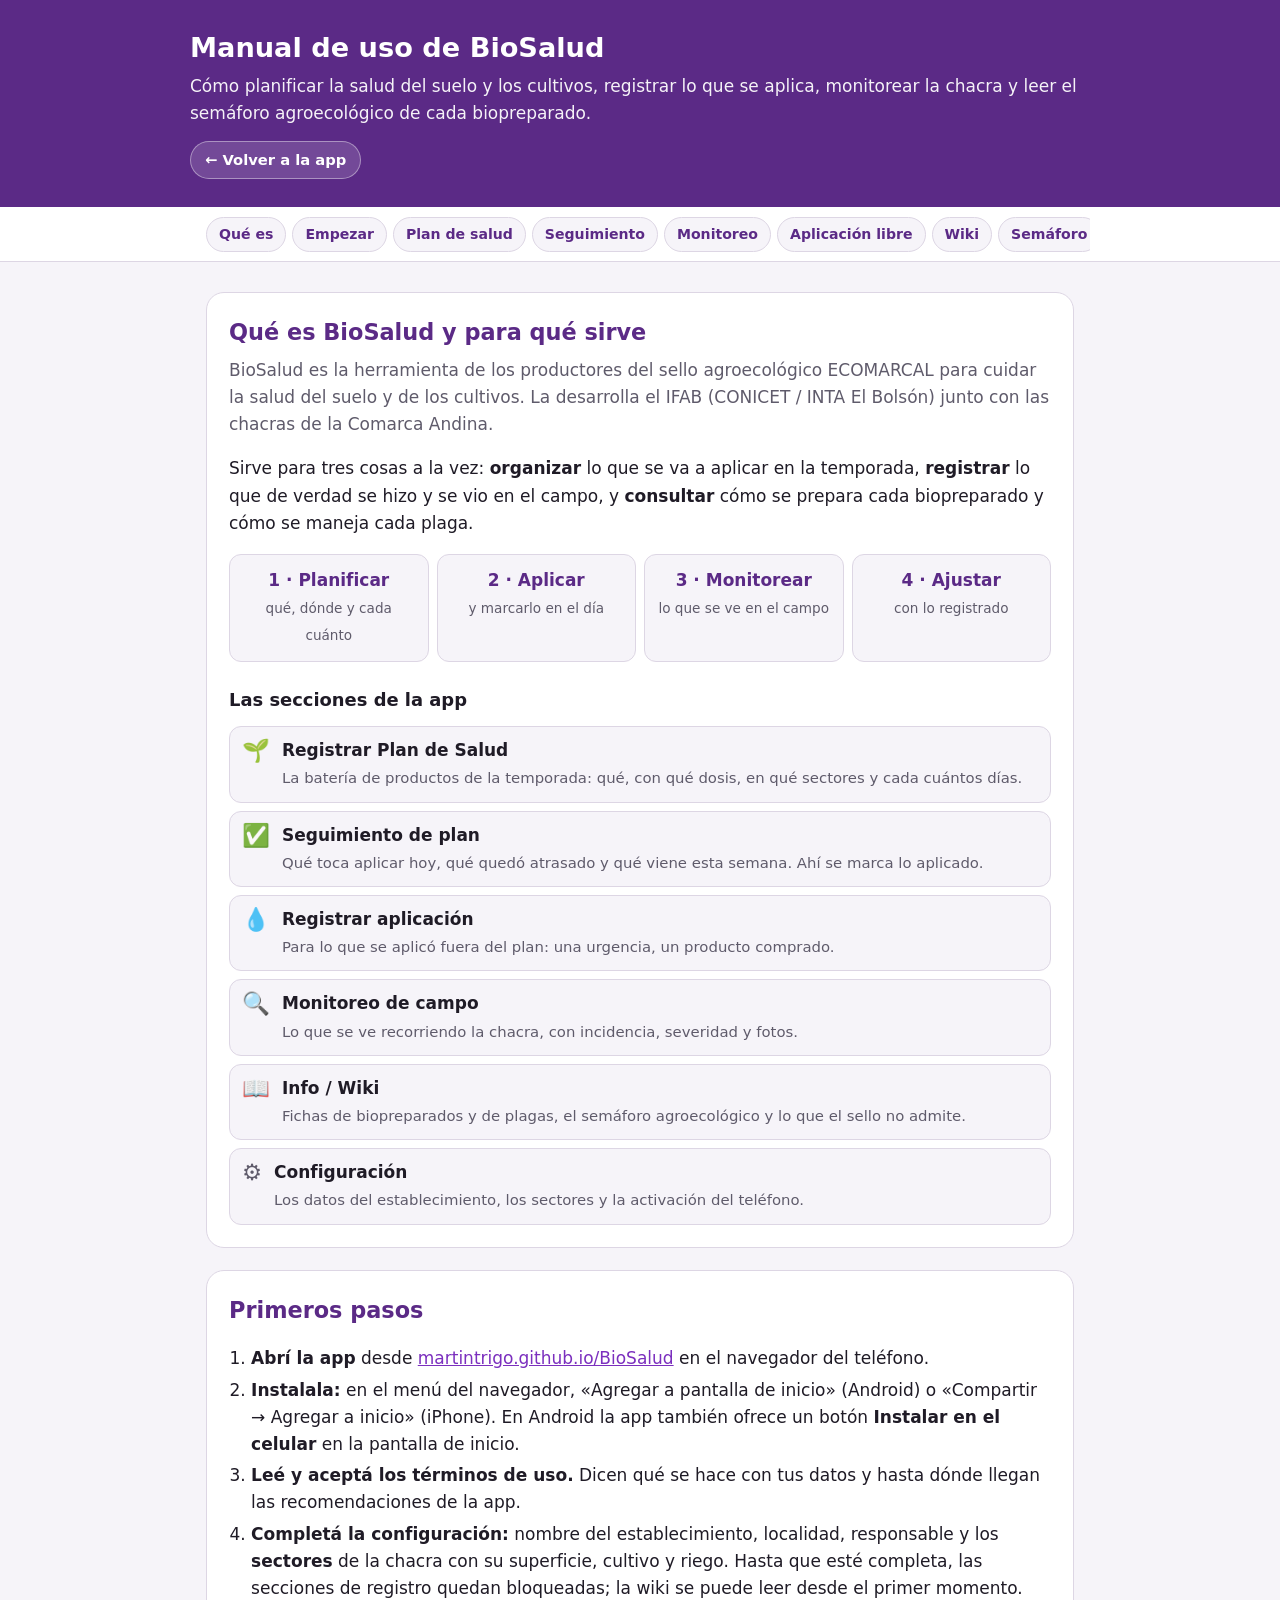
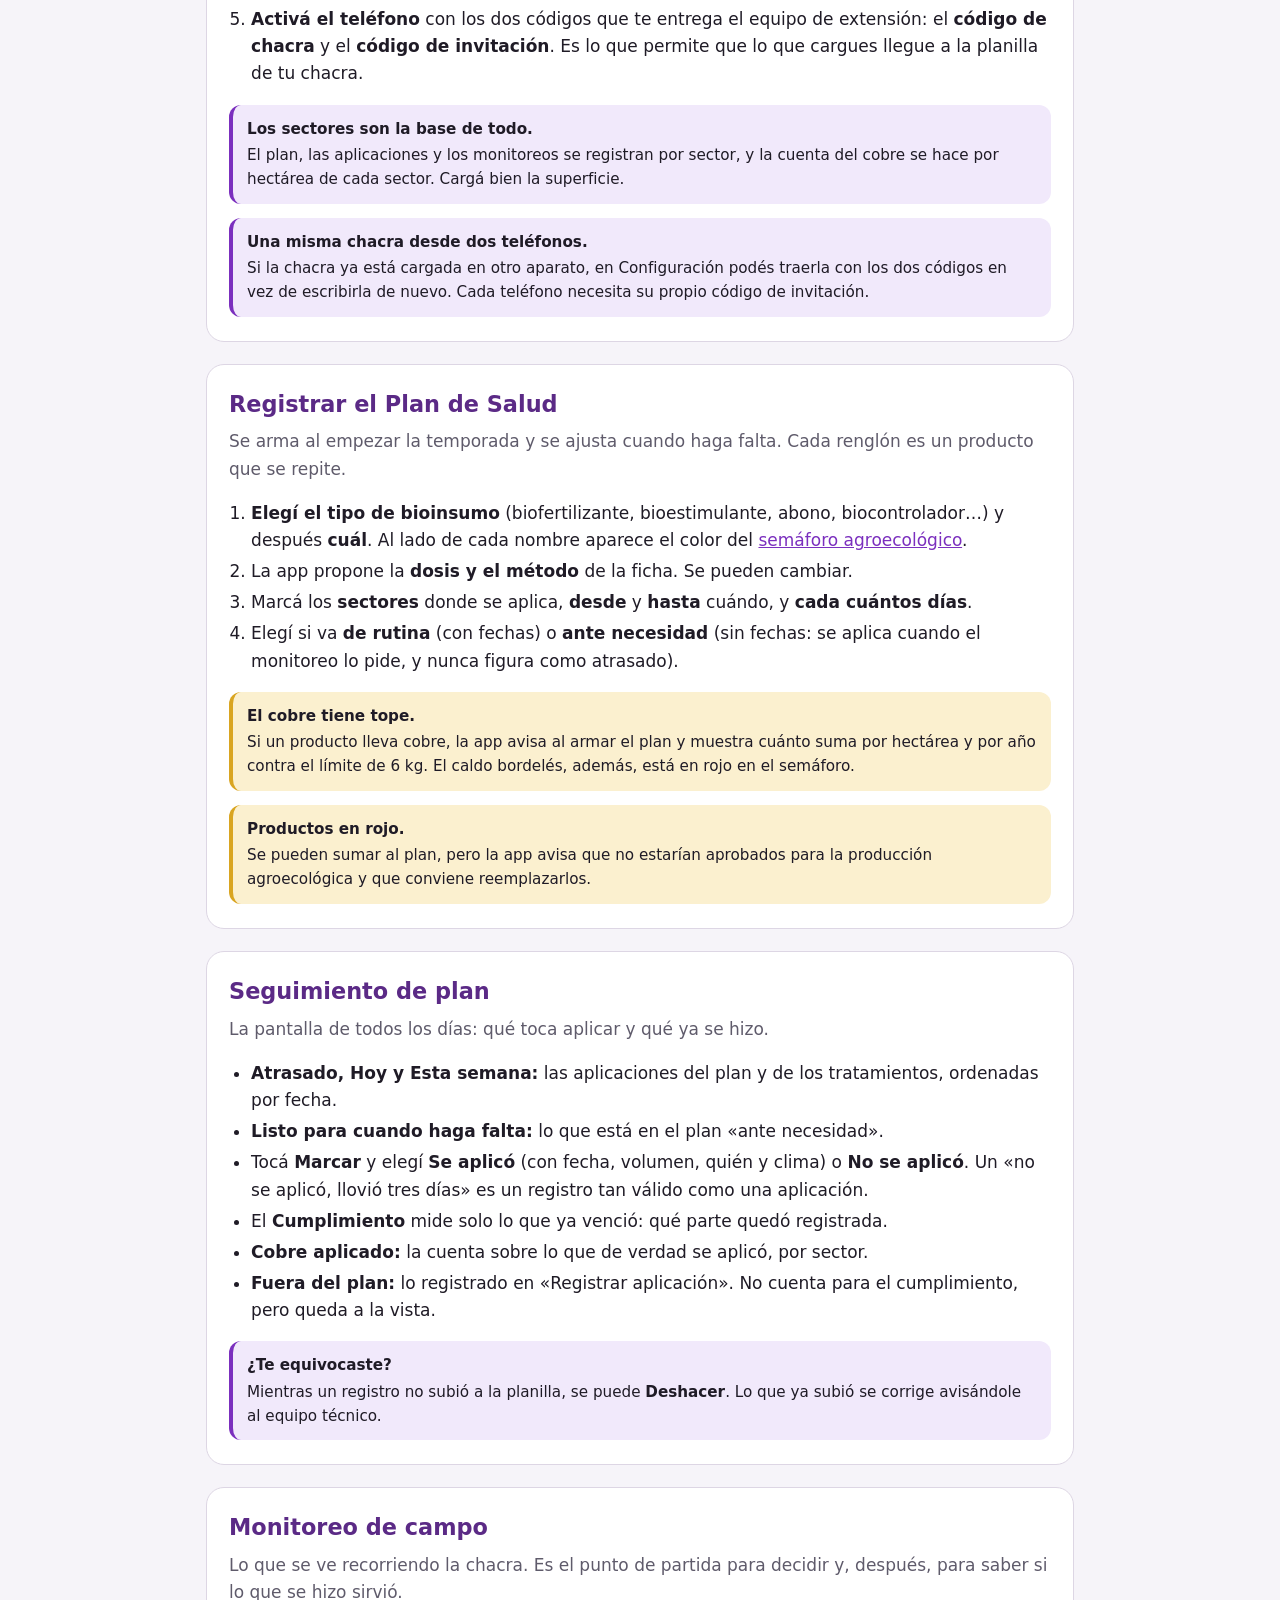
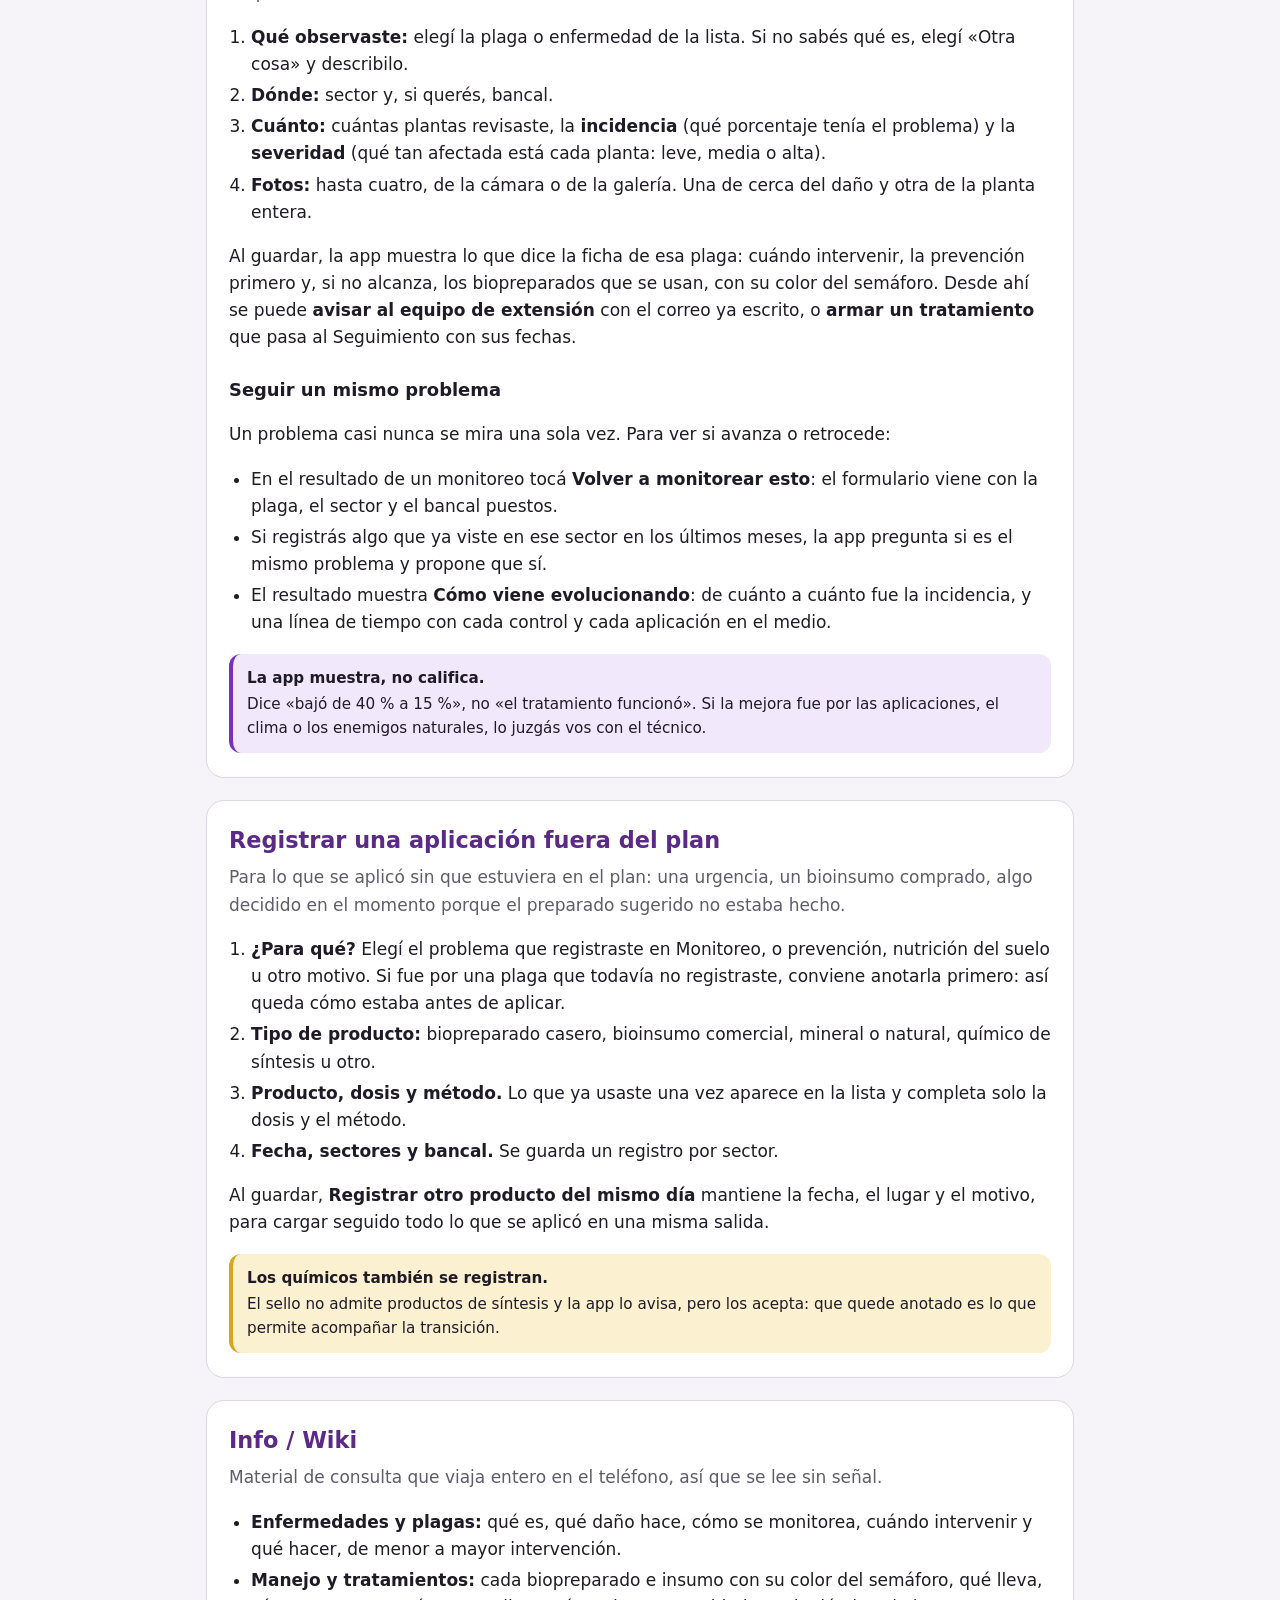
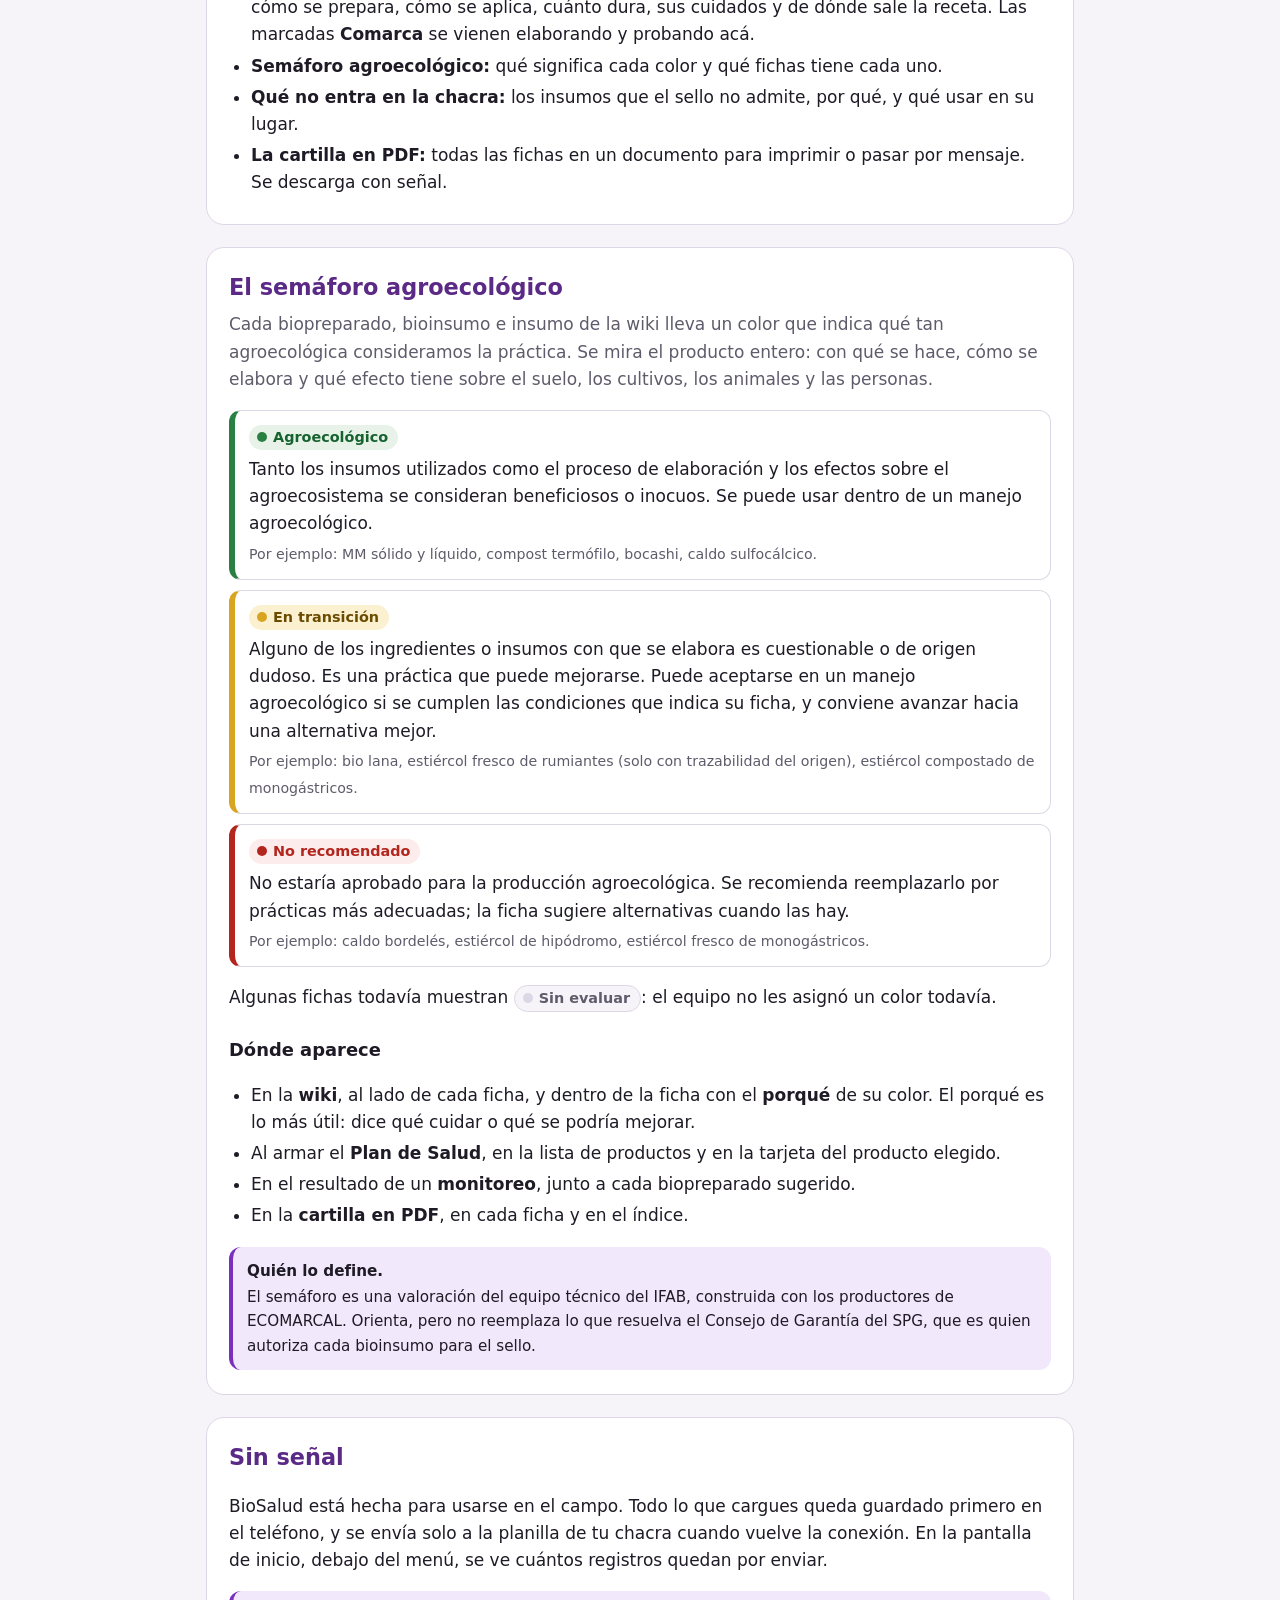
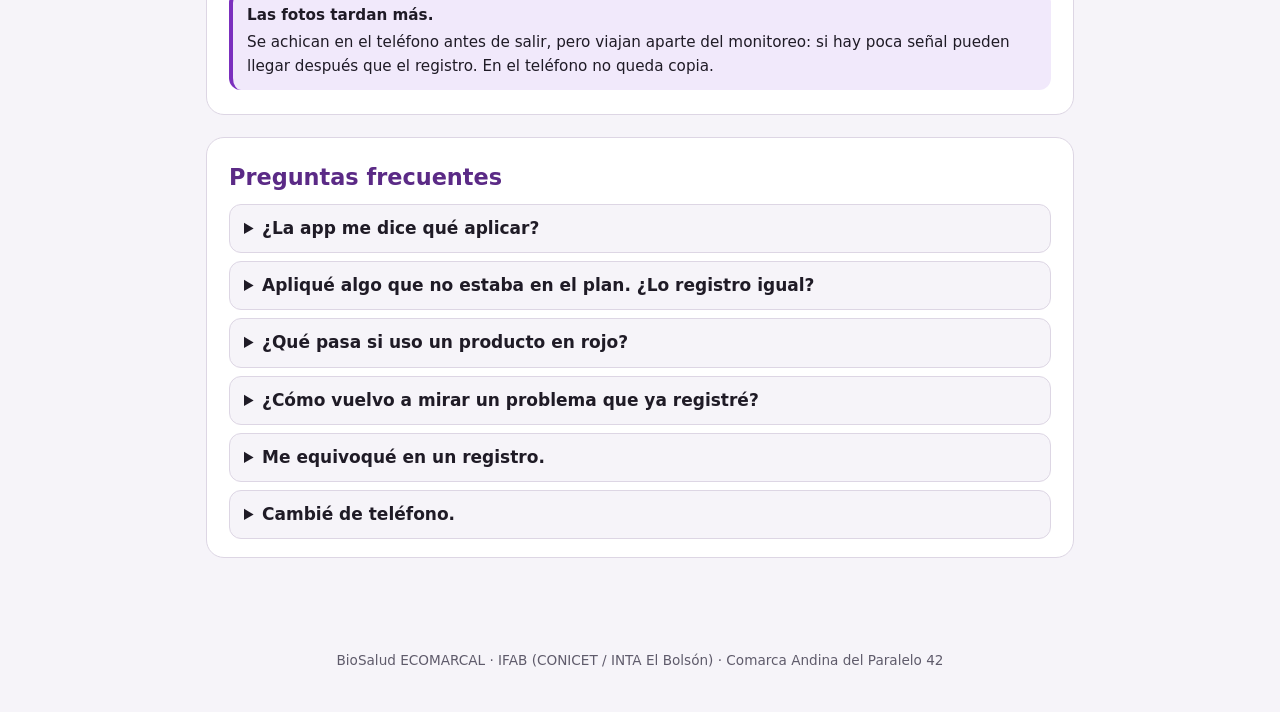
==== docs/ayuda/index.html @ c5b1c60b "Semáforo agroecológico en cada ficha, fichas reordenadas y manual de uso Cada biopreparado, bioinsum" ====
<!DOCTYPE html>
<html lang="es">
<head>
<meta charset="utf-8">
<meta name="viewport" content="width=device-width, initial-scale=1">
<meta name="theme-color" content="#5b2a86">
<title>Manual de uso · BioSalud ECOMARCAL</title>
<meta name="description" content="Cómo usar BioSalud: configurar la chacra, armar el plan de salud, seguir las aplicaciones, monitorear el campo y leer el semáforo agroecológico de cada biopreparado.">
<link rel="icon" href="../img/icono-192.png">
<!-- Página aparte de la app, como la guía de AMA Producción. Es solo texto, así
     que el service worker la guarda y se puede leer sin señal. Si se agregan
     capturas, conviene sacarlas de la lista del service worker para no
     sumarle peso al teléfono. -->
<meta http-equiv="Content-Security-Policy" content="default-src 'self'; style-src 'self' 'unsafe-inline'; img-src 'self' data:; base-uri 'none'; form-action 'none'; object-src 'none'">
<style>
  :root {
    --violeta: #5b2a86; --violeta-claro: #7b2fbe; --violeta-suave: #f1e9fb;
    --verde: #16632f; --verde-claro: #2a8043; --verde-suave: #e8f2e9;
    --dorado: #d9a521; --amarillo-suave: #fbf0cf; --amarillo-texto: #6b4b00;
    --error: #b3261e; --error-suave: #fceceb;
    --texto: #1f1b26; --gris: #5f5b6b; --fondo: #f6f4f9; --borde: #ddd6e4;
    --ancho: 900px;
  }
  * { box-sizing: border-box; }
  html { scroll-behavior: smooth; scroll-padding-top: 64px; }
  body { margin: 0; background: var(--fondo); color: var(--texto);
         font: 17px/1.6 system-ui, -apple-system, "Segoe UI", Roboto, sans-serif; }
  a { color: var(--violeta-claro); }
  header.portada { background: var(--violeta); color: #fff; padding: 32px 16px 28px; }
  .portada .dentro { max-width: var(--ancho); margin: 0 auto; }
  .portada h1 { margin: 0; font-size: 1.7rem; line-height: 1.2; }
  .portada p { margin: 8px 0 0; opacity: .94; }
  .volver { display: inline-block; margin-top: 14px; color: #fff; background: #ffffff26;
            border: 1px solid #ffffff66; padding: 6px 14px; border-radius: 999px;
            text-decoration: none; font-weight: 600; font-size: .92rem; }
  nav.indice { position: sticky; top: 0; z-index: 5; background: #fff; border-bottom: 1px solid var(--borde); }
  nav.indice .dentro { max-width: var(--ancho); margin: 0 auto; display: flex; gap: 6px; overflow-x: auto;
                       padding: 10px 16px; scrollbar-width: none; }
  nav.indice a { flex: 0 0 auto; text-decoration: none; padding: 5px 12px; border-radius: 999px;
                 background: var(--fondo); border: 1px solid var(--borde); font-size: .88rem;
                 font-weight: 600; color: var(--violeta); }
  main { max-width: var(--ancho); margin: 0 auto; padding: 8px 16px 60px; }
  section { background: #fff; border: 1px solid var(--borde); border-radius: 18px; padding: 22px 22px 10px; margin: 22px 0; }
  h2 { margin: 0 0 6px; font-size: 1.4rem; color: var(--violeta); }
  h3 { margin: 24px 0 6px; font-size: 1.12rem; }
  .bajada { color: var(--gris); margin-top: 0; }
  ol, ul { padding-left: 1.3em; }
  li { margin: 4px 0; }
  .consejo, .ojo { border-radius: 12px; padding: 12px 14px; margin: 14px 0; font-size: .95rem; }
  .consejo { background: var(--violeta-suave); border-left: 4px solid var(--violeta-claro); }
  .ojo { background: var(--amarillo-suave); border-left: 4px solid var(--dorado); }
  .consejo b:first-child, .ojo b:first-child { display: block; margin-bottom: 2px; }
  .ciclo { display: grid; grid-template-columns: repeat(4, 1fr); gap: 8px; margin: 16px 0 10px; }
  .ciclo div { background: var(--fondo); border: 1px solid var(--borde); border-radius: 12px; padding: 12px; text-align: center; }
  .ciclo b { display: block; color: var(--violeta); }
  .ciclo span { font-size: .85rem; color: var(--gris); }
  .menu-app { display: grid; gap: 8px; margin: 12px 0; padding: 0; list-style: none; }
  .menu-app li { display: flex; gap: 12px; align-items: flex-start; background: var(--fondo);
                 border: 1px solid var(--borde); border-radius: 12px; padding: 10px 12px; margin: 0; }
  .menu-app .ico { font-size: 1.4rem; line-height: 1.2; }
  .menu-app b { display: block; }
  .menu-app span { font-size: .93rem; color: var(--gris); }
  /* El semáforo: la palabra va siempre, no solo el color. */
  .luz { display: inline-block; padding: 1px 10px 1px 8px; border-radius: 999px; font-weight: 700;
         font-size: .9rem; white-space: nowrap; }
  .luz::before { content: ""; display: inline-block; width: 10px; height: 10px; border-radius: 50%; margin-right: 6px; }
  .luz--verde { background: var(--verde-suave); color: var(--verde); }
  .luz--verde::before { background: var(--verde-claro); }
  .luz--amarillo { background: var(--amarillo-suave); color: var(--amarillo-texto); }
  .luz--amarillo::before { background: var(--dorado); }
  .luz--rojo { background: var(--error-suave); color: var(--error); }
  .luz--rojo::before { background: var(--error); }
  .luz--sin { background: var(--fondo); color: var(--gris); border: 1px solid var(--borde); }
  .luz--sin::before { background: var(--borde); }
  .colores { display: grid; gap: 10px; margin: 14px 0; }
  .color { border: 1px solid var(--borde); border-left-width: 6px; border-radius: 12px; padding: 12px 14px; }
  .color--verde { border-left-color: var(--verde-claro); }
  .color--amarillo { border-left-color: var(--dorado); }
  .color--rojo { border-left-color: var(--error); }
  .color p { margin: 6px 0 2px; }
  .color small { color: var(--gris); }
  details { border: 1px solid var(--borde); border-radius: 12px; padding: 10px 14px; margin: 8px 0; background: var(--fondo); }
  summary { cursor: pointer; font-weight: 600; }
  footer { text-align: center; color: var(--gris); font-size: .85rem; padding: 10px 16px 40px; }
  @media (max-width: 560px) {
    body { font-size: 16px; }
    .portada h1 { font-size: 1.45rem; }
    section { padding: 18px 16px 8px; border-radius: 14px; }
    .ciclo { grid-template-columns: repeat(2, 1fr); }
  }
</style>
</head>
<body>

<header class="portada">
  <div class="dentro">
    <h1>Manual de uso de BioSalud</h1>
    <p>Cómo planificar la salud del suelo y los cultivos, registrar lo que se aplica,
    monitorear la chacra y leer el semáforo agroecológico de cada biopreparado.</p>
    <a class="volver" href="../">← Volver a la app</a>
  </div>
</header>

<nav class="indice" aria-label="Secciones">
  <div class="dentro">
    <a href="#que-es">Qué es</a>
    <a href="#empezar">Empezar</a>
    <a href="#plan">Plan de salud</a>
    <a href="#seguimiento">Seguimiento</a>
    <a href="#monitoreo">Monitoreo</a>
    <a href="#aplicacion">Aplicación libre</a>
    <a href="#wiki">Wiki</a>
    <a href="#semaforo">Semáforo</a>
    <a href="#senal">Sin señal</a>
    <a href="#preguntas">Preguntas</a>
  </div>
</nav>

<main>

<!-- ================================================================== -->
<section id="que-es">
  <h2>Qué es BioSalud y para qué sirve</h2>
  <p class="bajada">BioSalud es la herramienta de los productores del sello
  agroecológico ECOMARCAL para cuidar la salud del suelo y de los cultivos. La
  desarrolla el IFAB (CONICET / INTA El Bolsón) junto con las chacras de la
  Comarca Andina.</p>

  <p>Sirve para tres cosas a la vez: <b>organizar</b> lo que se va a aplicar en la
  temporada, <b>registrar</b> lo que de verdad se hizo y se vio en el campo, y
  <b>consultar</b> cómo se prepara cada biopreparado y cómo se maneja cada plaga.</p>

  <div class="ciclo">
    <div><b>1 · Planificar</b><span>qué, dónde y cada cuánto</span></div>
    <div><b>2 · Aplicar</b><span>y marcarlo en el día</span></div>
    <div><b>3 · Monitorear</b><span>lo que se ve en el campo</span></div>
    <div><b>4 · Ajustar</b><span>con lo registrado</span></div>
  </div>

  <h3>Las secciones de la app</h3>
  <ul class="menu-app">
    <li><span class="ico">🌱</span><div><b>Registrar Plan de Salud</b>
      <span>La batería de productos de la temporada: qué, con qué dosis, en qué sectores y cada cuántos días.</span></div></li>
    <li><span class="ico">✅</span><div><b>Seguimiento de plan</b>
      <span>Qué toca aplicar hoy, qué quedó atrasado y qué viene esta semana. Ahí se marca lo aplicado.</span></div></li>
    <li><span class="ico">💧</span><div><b>Registrar aplicación</b>
      <span>Para lo que se aplicó fuera del plan: una urgencia, un producto comprado.</span></div></li>
    <li><span class="ico">🔍</span><div><b>Monitoreo de campo</b>
      <span>Lo que se ve recorriendo la chacra, con incidencia, severidad y fotos.</span></div></li>
    <li><span class="ico">📖</span><div><b>Info / Wiki</b>
      <span>Fichas de biopreparados y de plagas, el semáforo agroecológico y lo que el sello no admite.</span></div></li>
    <li><span class="ico">⚙️</span><div><b>Configuración</b>
      <span>Los datos del establecimiento, los sectores y la activación del teléfono.</span></div></li>
  </ul>
</section>

<!-- ================================================================== -->
<section id="empezar">
  <h2>Primeros pasos</h2>
  <ol>
    <li><b>Abrí la app</b> desde <a href="https://martintrigo.github.io/BioSalud/">martintrigo.github.io/BioSalud</a>
      en el navegador del teléfono.</li>
    <li><b>Instalala:</b> en el menú del navegador, «Agregar a pantalla de inicio» (Android) o
      «Compartir → Agregar a inicio» (iPhone). En Android la app también ofrece un botón
      <b>Instalar en el celular</b> en la pantalla de inicio.</li>
    <li><b>Leé y aceptá los términos de uso.</b> Dicen qué se hace con tus datos y hasta dónde
      llegan las recomendaciones de la app.</li>
    <li><b>Completá la configuración:</b> nombre del establecimiento, localidad, responsable y
      los <b>sectores</b> de la chacra con su superficie, cultivo y riego. Hasta que esté
      completa, las secciones de registro quedan bloqueadas; la wiki se puede leer desde el
      primer momento.</li>
    <li><b>Activá el teléfono</b> con los dos códigos que te entrega el equipo de extensión: el
      <b>código de chacra</b> y el <b>código de invitación</b>. Es lo que permite que lo que
      cargues llegue a la planilla de tu chacra.</li>
  </ol>
  <div class="consejo"><b>Los sectores son la base de todo.</b>
  El plan, las aplicaciones y los monitoreos se registran por sector, y la cuenta del
  cobre se hace por hectárea de cada sector. Cargá bien la superficie.</div>
  <div class="consejo"><b>Una misma chacra desde dos teléfonos.</b>
  Si la chacra ya está cargada en otro aparato, en Configuración podés traerla con los
  dos códigos en vez de escribirla de nuevo. Cada teléfono necesita su propio código de
  invitación.</div>
</section>

<!-- ================================================================== -->
<section id="plan">
  <h2>Registrar el Plan de Salud</h2>
  <p class="bajada">Se arma al empezar la temporada y se ajusta cuando haga falta. Cada
  renglón es un producto que se repite.</p>
  <ol>
    <li><b>Elegí el tipo de bioinsumo</b> (biofertilizante, bioestimulante, abono,
      biocontrolador…) y después <b>cuál</b>. Al lado de cada nombre aparece el color del
      <a href="#semaforo">semáforo agroecológico</a>.</li>
    <li>La app propone la <b>dosis y el método</b> de la ficha. Se pueden cambiar.</li>
    <li>Marcá los <b>sectores</b> donde se aplica, <b>desde</b> y <b>hasta</b> cuándo, y
      <b>cada cuántos días</b>.</li>
    <li>Elegí si va <b>de rutina</b> (con fechas) o <b>ante necesidad</b> (sin fechas: se
      aplica cuando el monitoreo lo pide, y nunca figura como atrasado).</li>
  </ol>
  <div class="ojo"><b>El cobre tiene tope.</b>
  Si un producto lleva cobre, la app avisa al armar el plan y muestra cuánto suma por
  hectárea y por año contra el límite de 6 kg. El caldo bordelés, además, está en rojo
  en el semáforo.</div>
  <div class="ojo"><b>Productos en rojo.</b>
  Se pueden sumar al plan, pero la app avisa que no estarían aprobados para la producción
  agroecológica y que conviene reemplazarlos.</div>
</section>

<!-- ================================================================== -->
<section id="seguimiento">
  <h2>Seguimiento de plan</h2>
  <p class="bajada">La pantalla de todos los días: qué toca aplicar y qué ya se hizo.</p>
  <ul>
    <li><b>Atrasado, Hoy y Esta semana:</b> las aplicaciones del plan y de los tratamientos,
      ordenadas por fecha.</li>
    <li><b>Listo para cuando haga falta:</b> lo que está en el plan «ante necesidad».</li>
    <li>Tocá <b>Marcar</b> y elegí <b>Se aplicó</b> (con fecha, volumen, quién y clima) o
      <b>No se aplicó</b>. Un «no se aplicó, llovió tres días» es un registro tan válido como
      una aplicación.</li>
    <li>El <b>Cumplimiento</b> mide solo lo que ya venció: qué parte quedó registrada.</li>
    <li><b>Cobre aplicado:</b> la cuenta sobre lo que de verdad se aplicó, por sector.</li>
    <li><b>Fuera del plan:</b> lo registrado en «Registrar aplicación». No cuenta para el
      cumplimiento, pero queda a la vista.</li>
  </ul>
  <div class="consejo"><b>¿Te equivocaste?</b>
  Mientras un registro no subió a la planilla, se puede <b>Deshacer</b>. Lo que ya subió
  se corrige avisándole al equipo técnico.</div>
</section>

<!-- ================================================================== -->
<section id="monitoreo">
  <h2>Monitoreo de campo</h2>
  <p class="bajada">Lo que se ve recorriendo la chacra. Es el punto de partida para decidir
  y, después, para saber si lo que se hizo sirvió.</p>
  <ol>
    <li><b>Qué observaste:</b> elegí la plaga o enfermedad de la lista. Si no sabés qué es,
      elegí «Otra cosa» y describilo.</li>
    <li><b>Dónde:</b> sector y, si querés, bancal.</li>
    <li><b>Cuánto:</b> cuántas plantas revisaste, la <b>incidencia</b> (qué porcentaje tenía
      el problema) y la <b>severidad</b> (qué tan afectada está cada planta: leve, media o
      alta).</li>
    <li><b>Fotos:</b> hasta cuatro, de la cámara o de la galería. Una de cerca del daño y
      otra de la planta entera.</li>
  </ol>
  <p>Al guardar, la app muestra lo que dice la ficha de esa plaga: cuándo intervenir, la
  prevención primero y, si no alcanza, los biopreparados que se usan, con su color del
  semáforo. Desde ahí se puede <b>avisar al equipo de extensión</b> con el correo ya
  escrito, o <b>armar un tratamiento</b> que pasa al Seguimiento con sus fechas.</p>

  <h3>Seguir un mismo problema</h3>
  <p>Un problema casi nunca se mira una sola vez. Para ver si avanza o retrocede:</p>
  <ul>
    <li>En el resultado de un monitoreo tocá <b>Volver a monitorear esto</b>: el formulario
      viene con la plaga, el sector y el bancal puestos.</li>
    <li>Si registrás algo que ya viste en ese sector en los últimos meses, la app pregunta
      si es el mismo problema y propone que sí.</li>
    <li>El resultado muestra <b>Cómo viene evolucionando</b>: de cuánto a cuánto fue la
      incidencia, y una línea de tiempo con cada control y cada aplicación en el medio.</li>
  </ul>
  <div class="consejo"><b>La app muestra, no califica.</b>
  Dice «bajó de 40 % a 15 %», no «el tratamiento funcionó». Si la mejora fue por las
  aplicaciones, el clima o los enemigos naturales, lo juzgás vos con el técnico.</div>
</section>

<!-- ================================================================== -->
<section id="aplicacion">
  <h2>Registrar una aplicación fuera del plan</h2>
  <p class="bajada">Para lo que se aplicó sin que estuviera en el plan: una urgencia, un
  bioinsumo comprado, algo decidido en el momento porque el preparado sugerido no estaba
  hecho.</p>
  <ol>
    <li><b>¿Para qué?</b> Elegí el problema que registraste en Monitoreo, o prevención,
      nutrición del suelo u otro motivo. Si fue por una plaga que todavía no registraste,
      conviene anotarla primero: así queda cómo estaba antes de aplicar.</li>
    <li><b>Tipo de producto:</b> biopreparado casero, bioinsumo comercial, mineral o
      natural, químico de síntesis u otro.</li>
    <li><b>Producto, dosis y método.</b> Lo que ya usaste una vez aparece en la lista y
      completa solo la dosis y el método.</li>
    <li><b>Fecha, sectores y bancal.</b> Se guarda un registro por sector.</li>
  </ol>
  <p>Al guardar, <b>Registrar otro producto del mismo día</b> mantiene la fecha, el lugar y
  el motivo, para cargar seguido todo lo que se aplicó en una misma salida.</p>
  <div class="ojo"><b>Los químicos también se registran.</b>
  El sello no admite productos de síntesis y la app lo avisa, pero los acepta: que quede
  anotado es lo que permite acompañar la transición.</div>
</section>

<!-- ================================================================== -->
<section id="wiki">
  <h2>Info / Wiki</h2>
  <p class="bajada">Material de consulta que viaja entero en el teléfono, así que se lee
  sin señal.</p>
  <ul>
    <li><b>Enfermedades y plagas:</b> qué es, qué daño hace, cómo se monitorea, cuándo
      intervenir y qué hacer, de menor a mayor intervención.</li>
    <li><b>Manejo y tratamientos:</b> cada biopreparado e insumo con su color del semáforo,
      qué lleva, cómo se prepara, cómo se aplica, cuánto dura, sus cuidados y de dónde sale
      la receta. Las marcadas <b>Comarca</b> se vienen elaborando y probando acá.</li>
    <li><b>Semáforo agroecológico:</b> qué significa cada color y qué fichas tiene cada uno.</li>
    <li><b>Qué no entra en la chacra:</b> los insumos que el sello no admite, por qué, y qué
      usar en su lugar.</li>
    <li><b>La cartilla en PDF:</b> todas las fichas en un documento para imprimir o pasar por
      mensaje. Se descarga con señal.</li>
  </ul>
</section>

<!-- ================================================================== -->
<section id="semaforo">
  <h2>El semáforo agroecológico</h2>
  <p class="bajada">Cada biopreparado, bioinsumo e insumo de la wiki lleva un color que
  indica qué tan agroecológica consideramos la práctica. Se mira el producto entero: con
  qué se hace, cómo se elabora y qué efecto tiene sobre el suelo, los cultivos, los
  animales y las personas.</p>

  <div class="colores">
    <div class="color color--verde">
      <span class="luz luz--verde">Agroecológico</span>
      <p>Tanto los insumos utilizados como el proceso de elaboración y los efectos sobre el
      agroecosistema se consideran beneficiosos o inocuos. Se puede usar dentro de un
      manejo agroecológico.</p>
      <small>Por ejemplo: MM sólido y líquido, compost termófilo, bocashi, caldo sulfocálcico.</small>
    </div>
    <div class="color color--amarillo">
      <span class="luz luz--amarillo">En transición</span>
      <p>Alguno de los ingredientes o insumos con que se elabora es cuestionable o de origen
      dudoso. Es una práctica que puede mejorarse. Puede aceptarse en un manejo
      agroecológico si se cumplen las condiciones que indica su ficha, y conviene avanzar
      hacia una alternativa mejor.</p>
      <small>Por ejemplo: bio lana, estiércol fresco de rumiantes (solo con trazabilidad del
      origen), estiércol compostado de monogástricos.</small>
    </div>
    <div class="color color--rojo">
      <span class="luz luz--rojo">No recomendado</span>
      <p>No estaría aprobado para la producción agroecológica. Se recomienda reemplazarlo por
      prácticas más adecuadas; la ficha sugiere alternativas cuando las hay.</p>
      <small>Por ejemplo: caldo bordelés, estiércol de hipódromo, estiércol fresco de monogástricos.</small>
    </div>
  </div>

  <p>Algunas fichas todavía muestran <span class="luz luz--sin">Sin evaluar</span>: el equipo
  no les asignó un color todavía.</p>

  <h3>Dónde aparece</h3>
  <ul>
    <li>En la <b>wiki</b>, al lado de cada ficha, y dentro de la ficha con el <b>porqué</b> de
      su color. El porqué es lo más útil: dice qué cuidar o qué se podría mejorar.</li>
    <li>Al armar el <b>Plan de Salud</b>, en la lista de productos y en la tarjeta del
      producto elegido.</li>
    <li>En el resultado de un <b>monitoreo</b>, junto a cada biopreparado sugerido.</li>
    <li>En la <b>cartilla en PDF</b>, en cada ficha y en el índice.</li>
  </ul>

  <div class="consejo"><b>Quién lo define.</b>
  El semáforo es una valoración del equipo técnico del IFAB, construida con los
  productores de ECOMARCAL. Orienta, pero no reemplaza lo que resuelva el Consejo de
  Garantía del SPG, que es quien autoriza cada bioinsumo para el sello.</div>
</section>

<!-- ================================================================== -->
<section id="senal">
  <h2>Sin señal</h2>
  <p>BioSalud está hecha para usarse en el campo. Todo lo que cargues queda guardado
  primero en el teléfono, y se envía solo a la planilla de tu chacra cuando vuelve la
  conexión. En la pantalla de inicio, debajo del menú, se ve cuántos registros quedan
  por enviar.</p>
  <div class="consejo"><b>Las fotos tardan más.</b>
  Se achican en el teléfono antes de salir, pero viajan aparte del monitoreo: si hay poca
  señal pueden llegar después que el registro. En el teléfono no queda copia.</div>
</section>

<!-- ================================================================== -->
<section id="preguntas">
  <h2>Preguntas frecuentes</h2>
  <details><summary>¿La app me dice qué aplicar?</summary>
    <p>Acerca lo que dicen las fichas y la bibliografía, con la prevención primero. Las
    decisiones de manejo son tuyas, y ante la duda conviene consultar al equipo de
    extensión antes de aplicar algo que no esté en el plan.</p></details>
  <details><summary>Apliqué algo que no estaba en el plan. ¿Lo registro igual?</summary>
    <p>Sí, en <b>Registrar aplicación</b>. Si fue por un problema que viste, elegilo en
    «¿Para qué?» y la aplicación aparece en la historia de ese problema.</p></details>
  <details><summary>¿Qué pasa si uso un producto en rojo?</summary>
    <p>La app lo deja registrar y avisa. El semáforo es una orientación del equipo técnico;
    lo que habilita o no un insumo para el sello lo resuelve el Consejo de Garantía.</p></details>
  <details><summary>¿Cómo vuelvo a mirar un problema que ya registré?</summary>
    <p>En Monitoreo, abrí «Lo que registraste», tocá el problema y después <b>Volver a
    monitorear esto</b>.</p></details>
  <details><summary>Me equivoqué en un registro.</summary>
    <p>Si todavía no subió a la planilla, aparece el botón <b>Deshacer</b>. Si ya subió,
    avisale al equipo técnico para que lo corrija.</p></details>
  <details><summary>Cambié de teléfono.</summary>
    <p>Pedile al equipo de extensión un código de invitación nuevo, y en Configuración
    traé la chacra con el código de chacra y la invitación.</p></details>
</section>

</main>

<footer>
  BioSalud ECOMARCAL · IFAB (CONICET / INTA El Bolsón) · Comarca Andina del Paralelo 42
</footer>

</body>
</html>
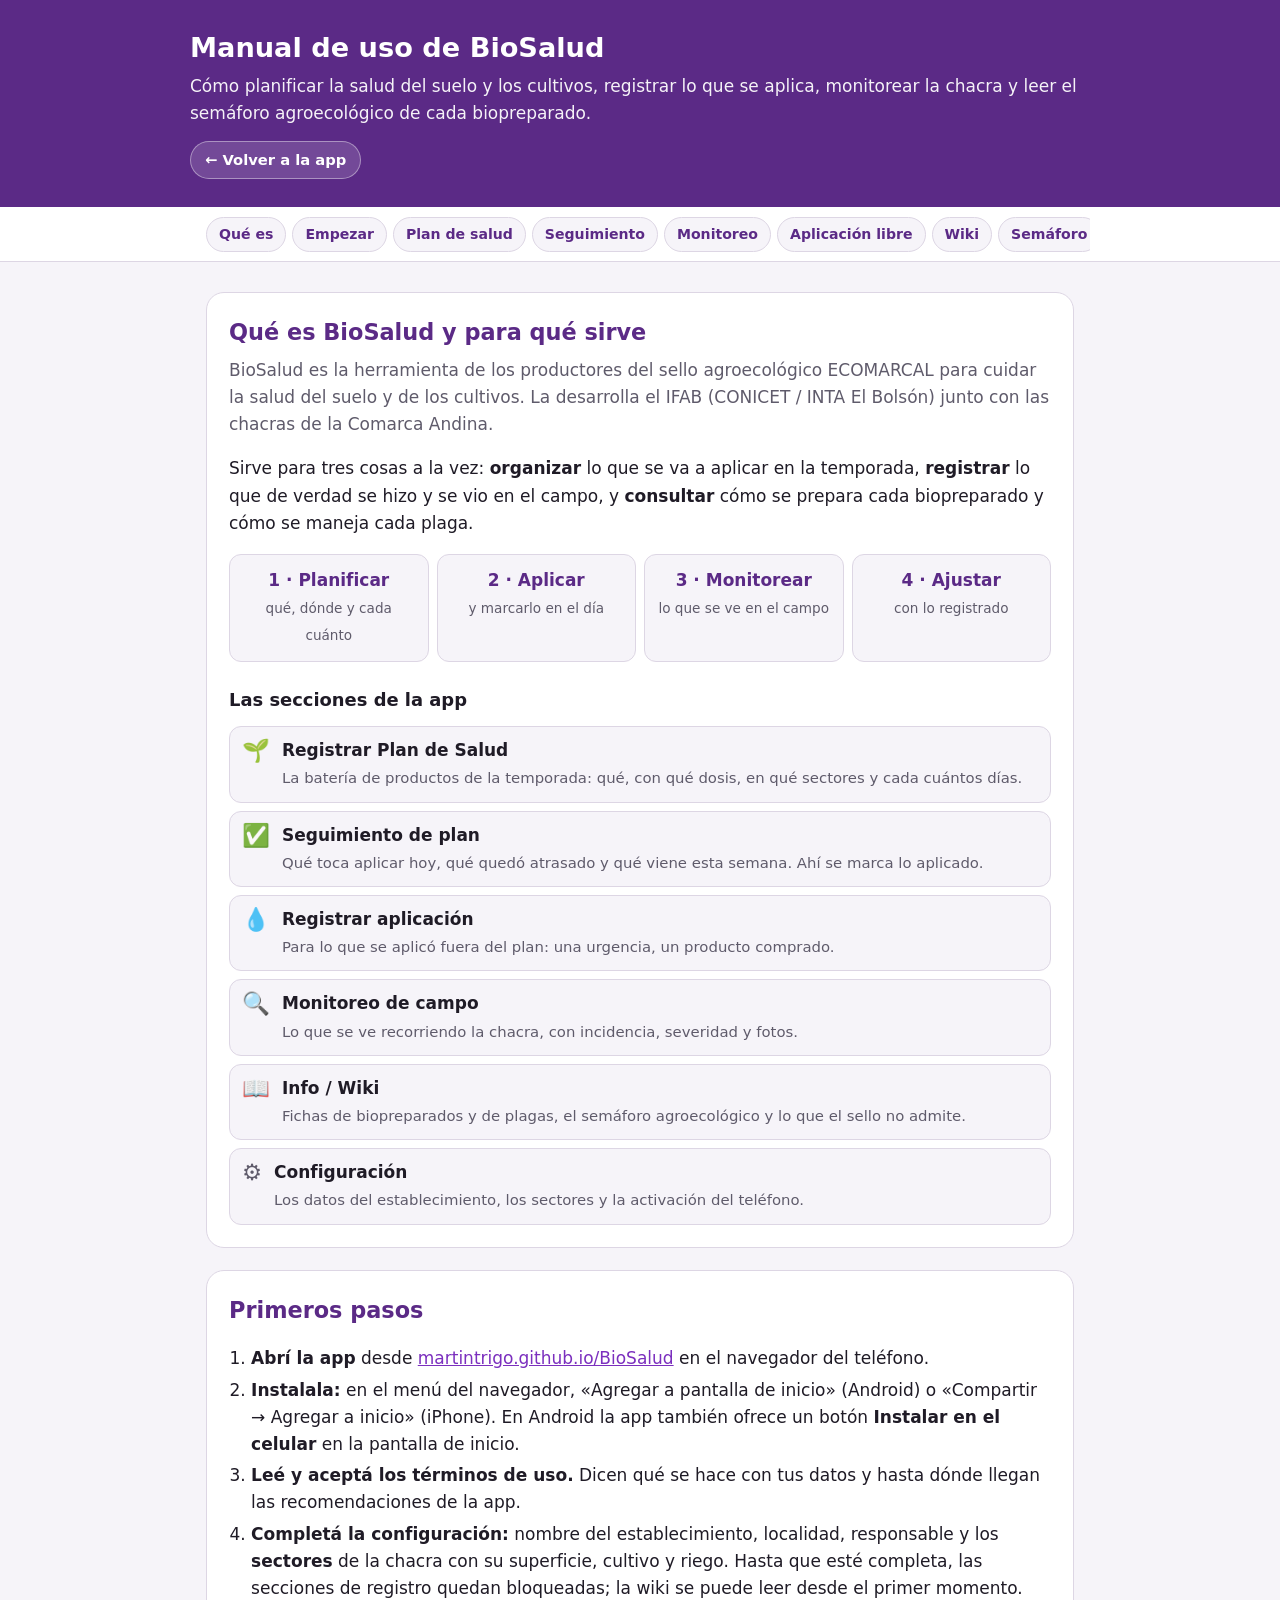
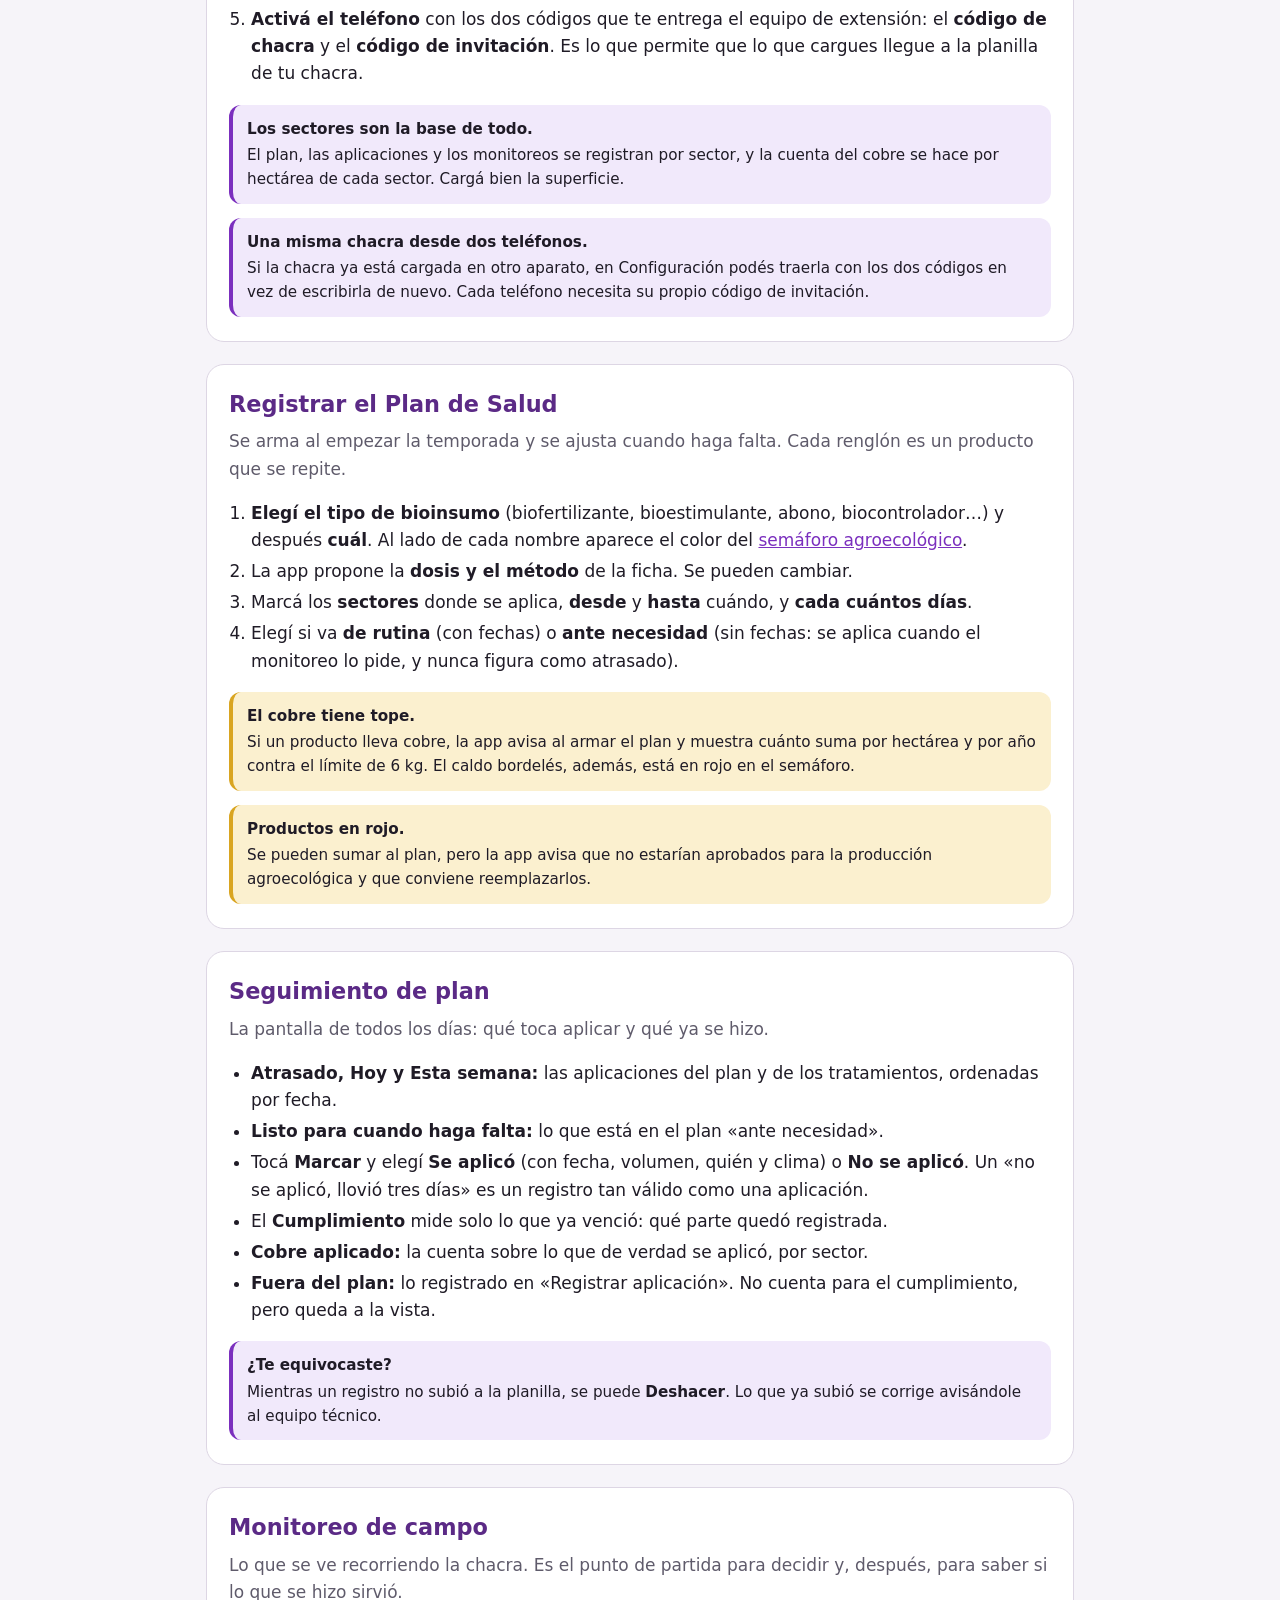
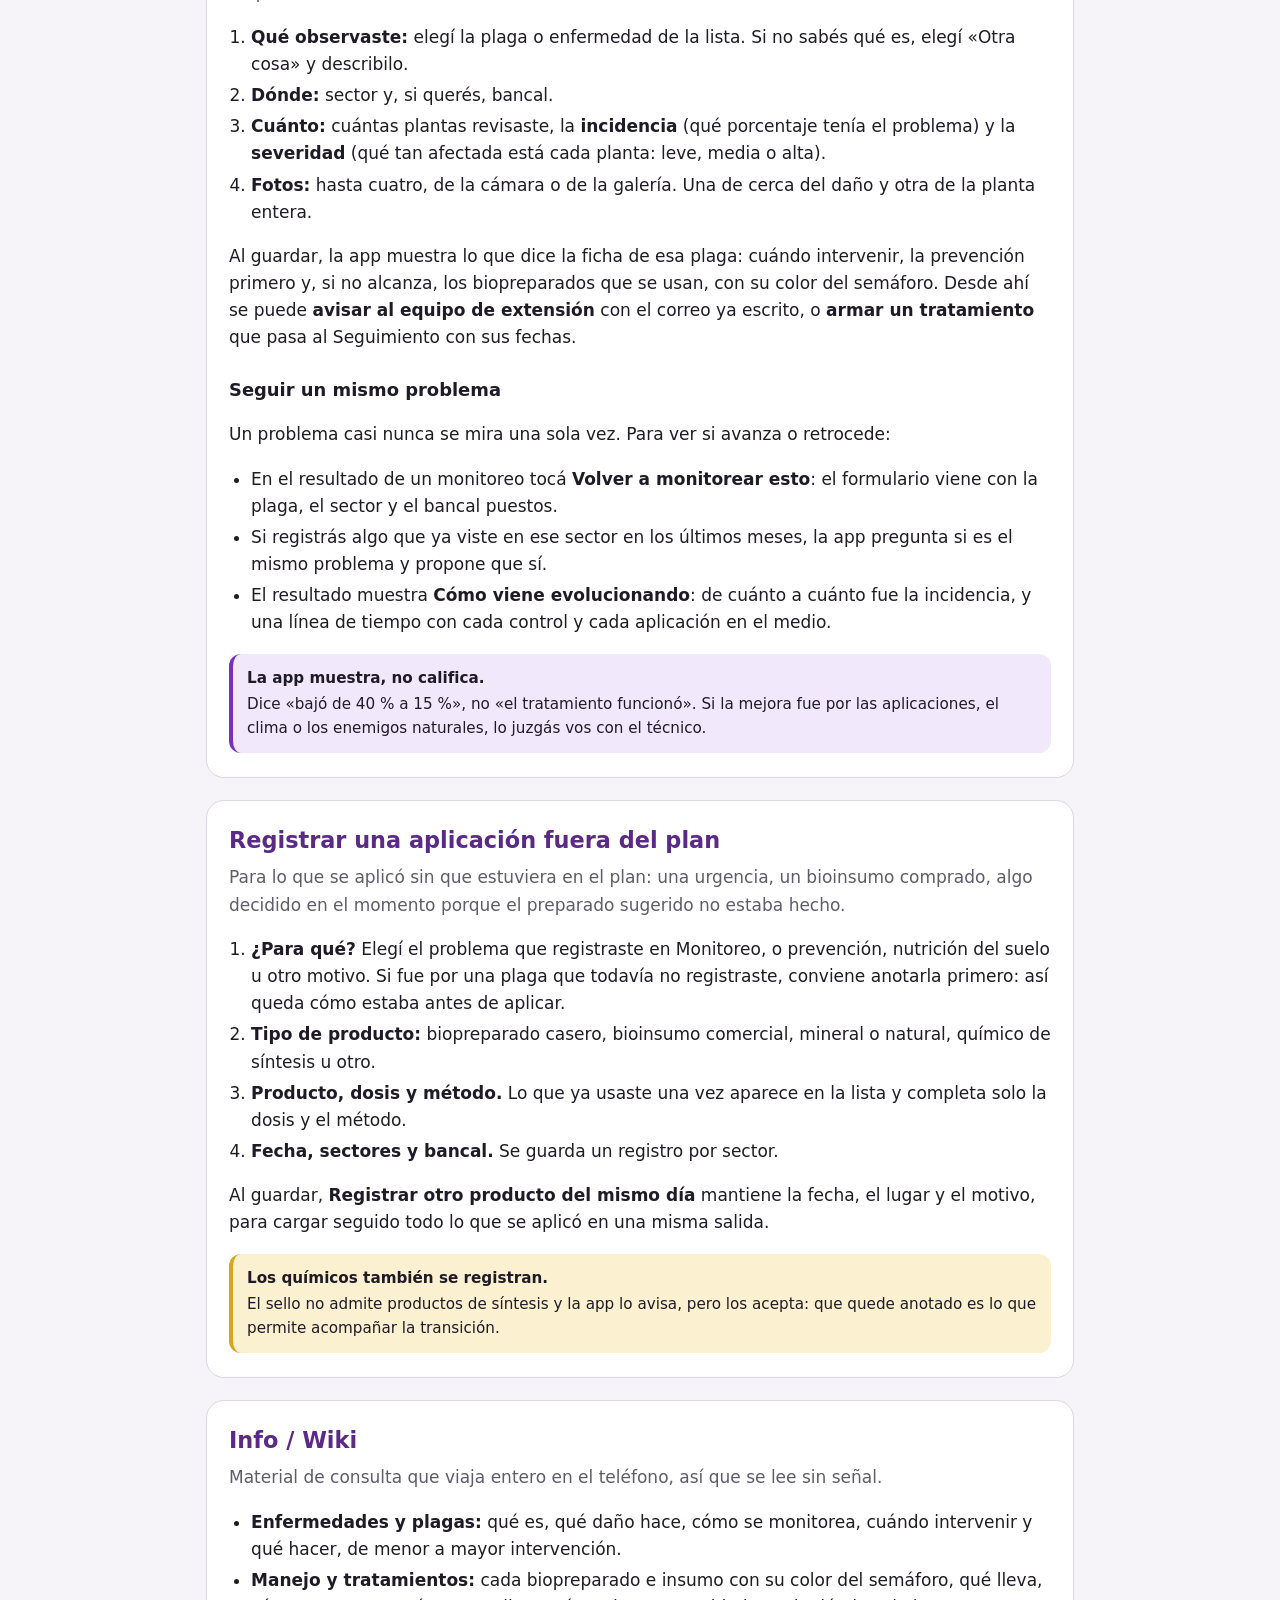
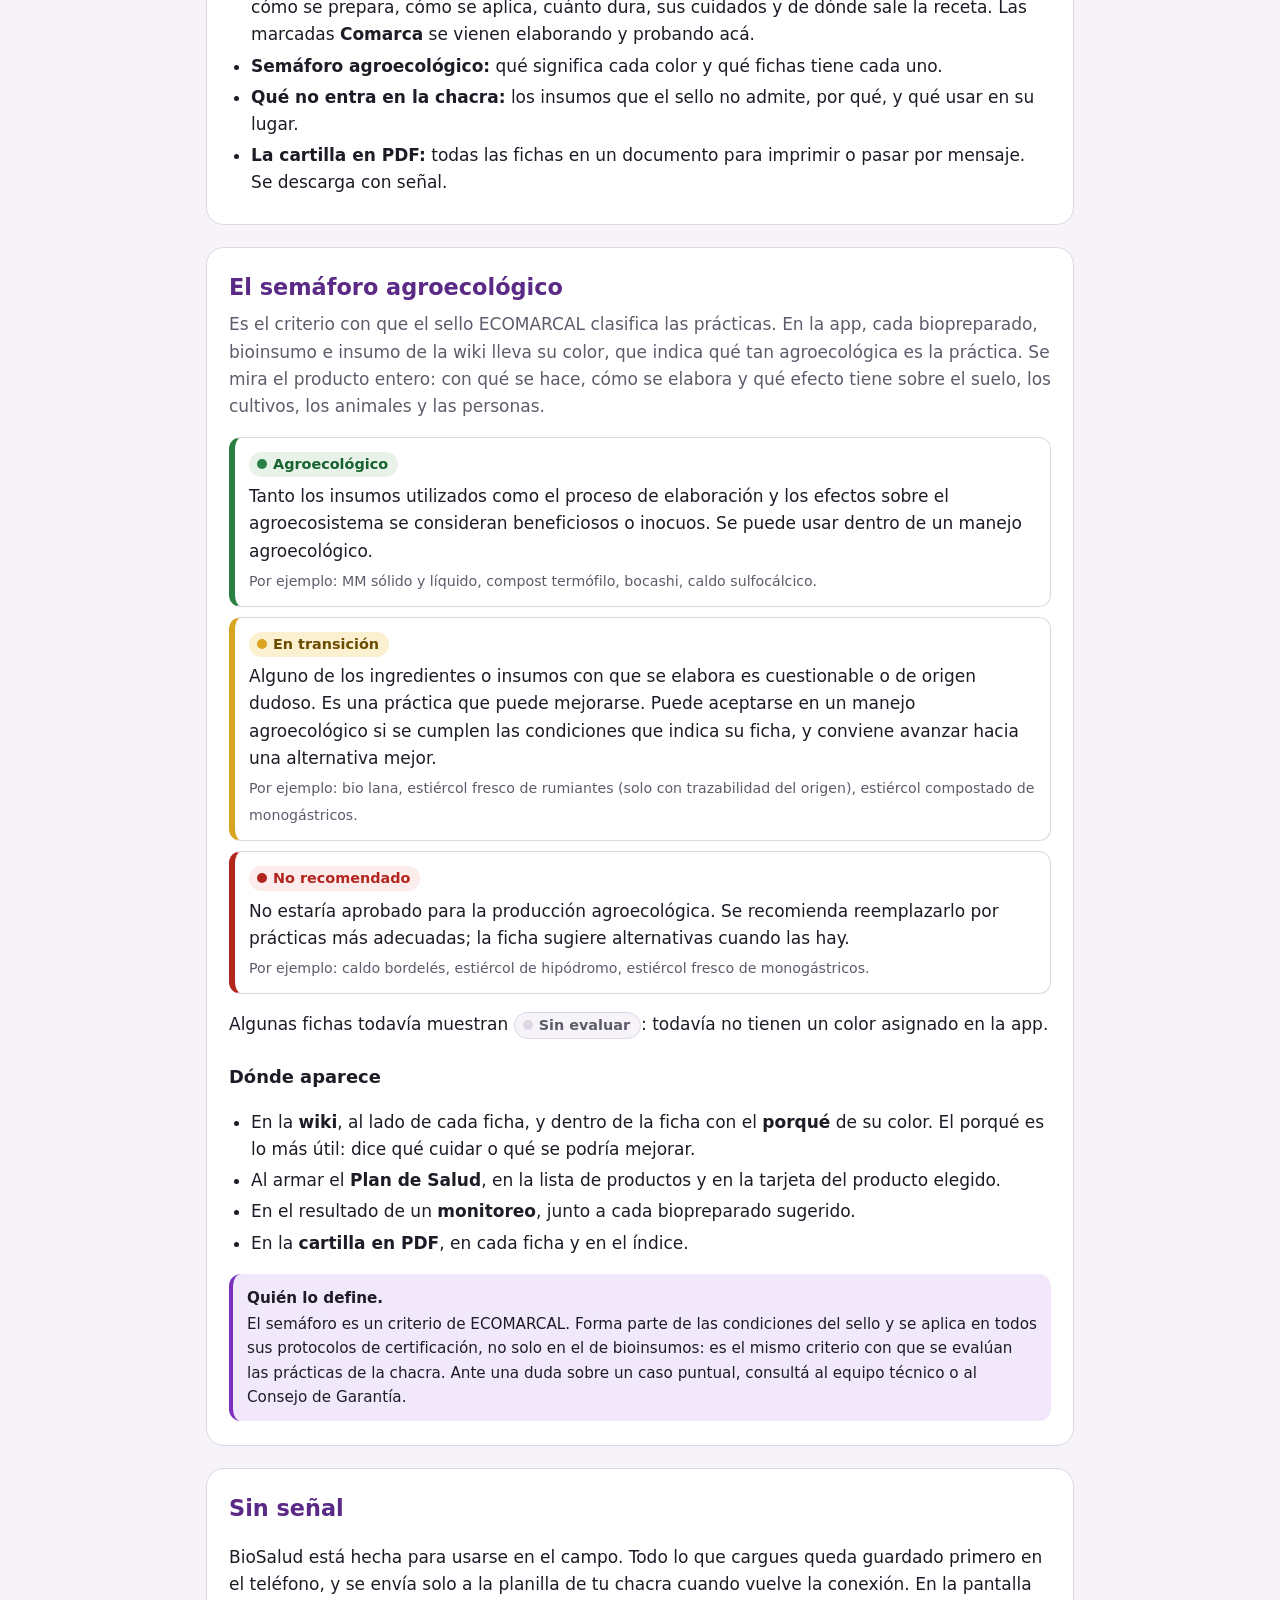
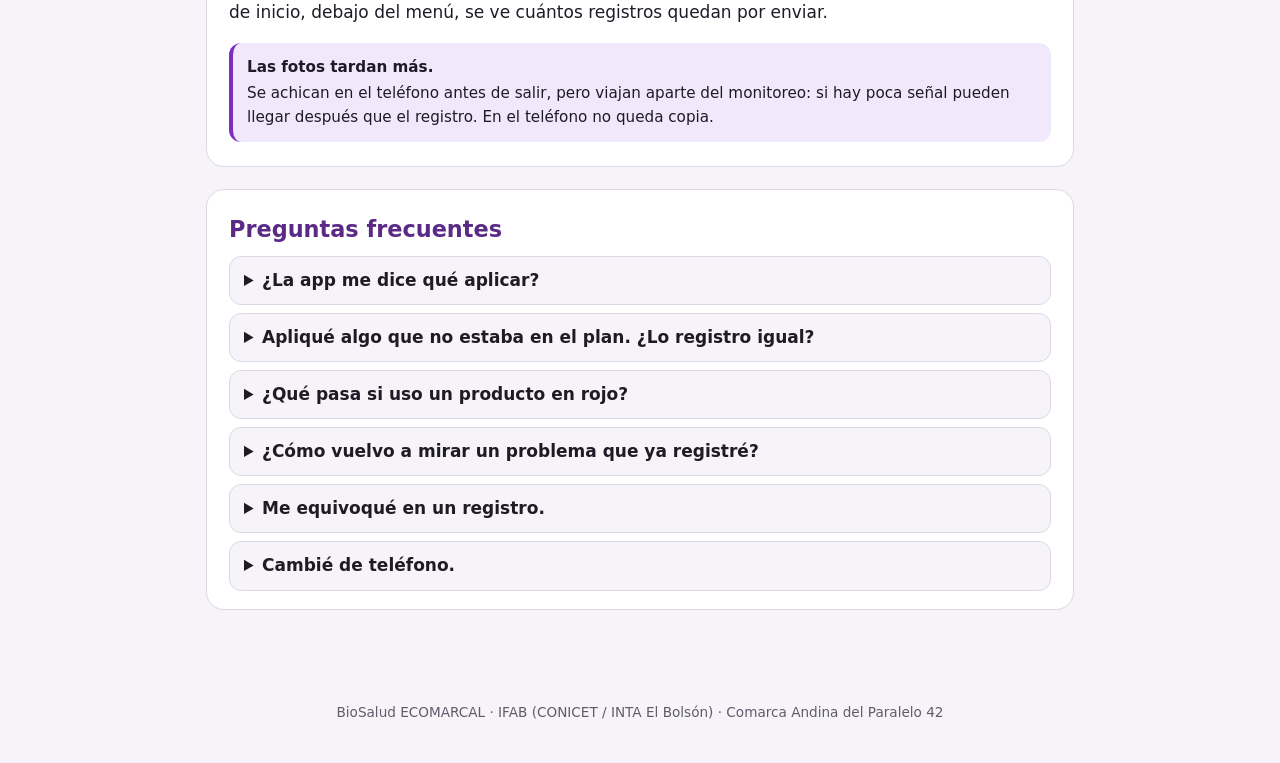
==== commit 2d80b0bf: "El semáforo es un criterio de ECOMARCAL, no una opinión del equipo Está en las condiciones del sello" ====
--- a/docs/ayuda/index.html
+++ b/docs/ayuda/index.html
@@ -307,8 +307,9 @@
 <!-- ================================================================== -->
 <section id="semaforo">
   <h2>El semáforo agroecológico</h2>
-  <p class="bajada">Cada biopreparado, bioinsumo e insumo de la wiki lleva un color que
-  indica qué tan agroecológica consideramos la práctica. Se mira el producto entero: con
+  <p class="bajada">Es el criterio con que el sello ECOMARCAL clasifica las prácticas. En
+  la app, cada biopreparado, bioinsumo e insumo de la wiki lleva su color, que indica qué
+  tan agroecológica es la práctica. Se mira el producto entero: con
   qué se hace, cómo se elabora y qué efecto tiene sobre el suelo, los cultivos, los
   animales y las personas.</p>
 
@@ -337,8 +338,8 @@
     </div>
   </div>
 
-  <p>Algunas fichas todavía muestran <span class="luz luz--sin">Sin evaluar</span>: el equipo
-  no les asignó un color todavía.</p>
+  <p>Algunas fichas todavía muestran <span class="luz luz--sin">Sin evaluar</span>: todavía
+  no tienen un color asignado en la app.</p>
 
   <h3>Dónde aparece</h3>
   <ul>
@@ -351,9 +352,10 @@
   </ul>
 
   <div class="consejo"><b>Quién lo define.</b>
-  El semáforo es una valoración del equipo técnico del IFAB, construida con los
-  productores de ECOMARCAL. Orienta, pero no reemplaza lo que resuelva el Consejo de
-  Garantía del SPG, que es quien autoriza cada bioinsumo para el sello.</div>
+  El semáforo es un criterio de ECOMARCAL. Forma parte de las condiciones del sello y se
+  aplica en todos sus protocolos de certificación, no solo en el de bioinsumos: es el
+  mismo criterio con que se evalúan las prácticas de la chacra. Ante una duda sobre un
+  caso puntual, consultá al equipo técnico o al Consejo de Garantía.</div>
 </section>
 
 <!-- ================================================================== -->
@@ -379,8 +381,10 @@
     <p>Sí, en <b>Registrar aplicación</b>. Si fue por un problema que viste, elegilo en
     «¿Para qué?» y la aplicación aparece en la historia de ese problema.</p></details>
   <details><summary>¿Qué pasa si uso un producto en rojo?</summary>
-    <p>La app lo deja registrar y avisa. El semáforo es una orientación del equipo técnico;
-    lo que habilita o no un insumo para el sello lo resuelve el Consejo de Garantía.</p></details>
+    <p>La app lo deja registrar y avisa. El semáforo es un criterio de certificación de
+    ECOMARCAL, y un producto en rojo no estaría aprobado para la producción agroecológica.
+    Registrarlo igual es lo correcto: conviene hablarlo con el equipo técnico para buscar
+    cómo reemplazarlo.</p></details>
   <details><summary>¿Cómo vuelvo a mirar un problema que ya registré?</summary>
     <p>En Monitoreo, abrí «Lo que registraste», tocá el problema y después <b>Volver a
     monitorear esto</b>.</p></details>
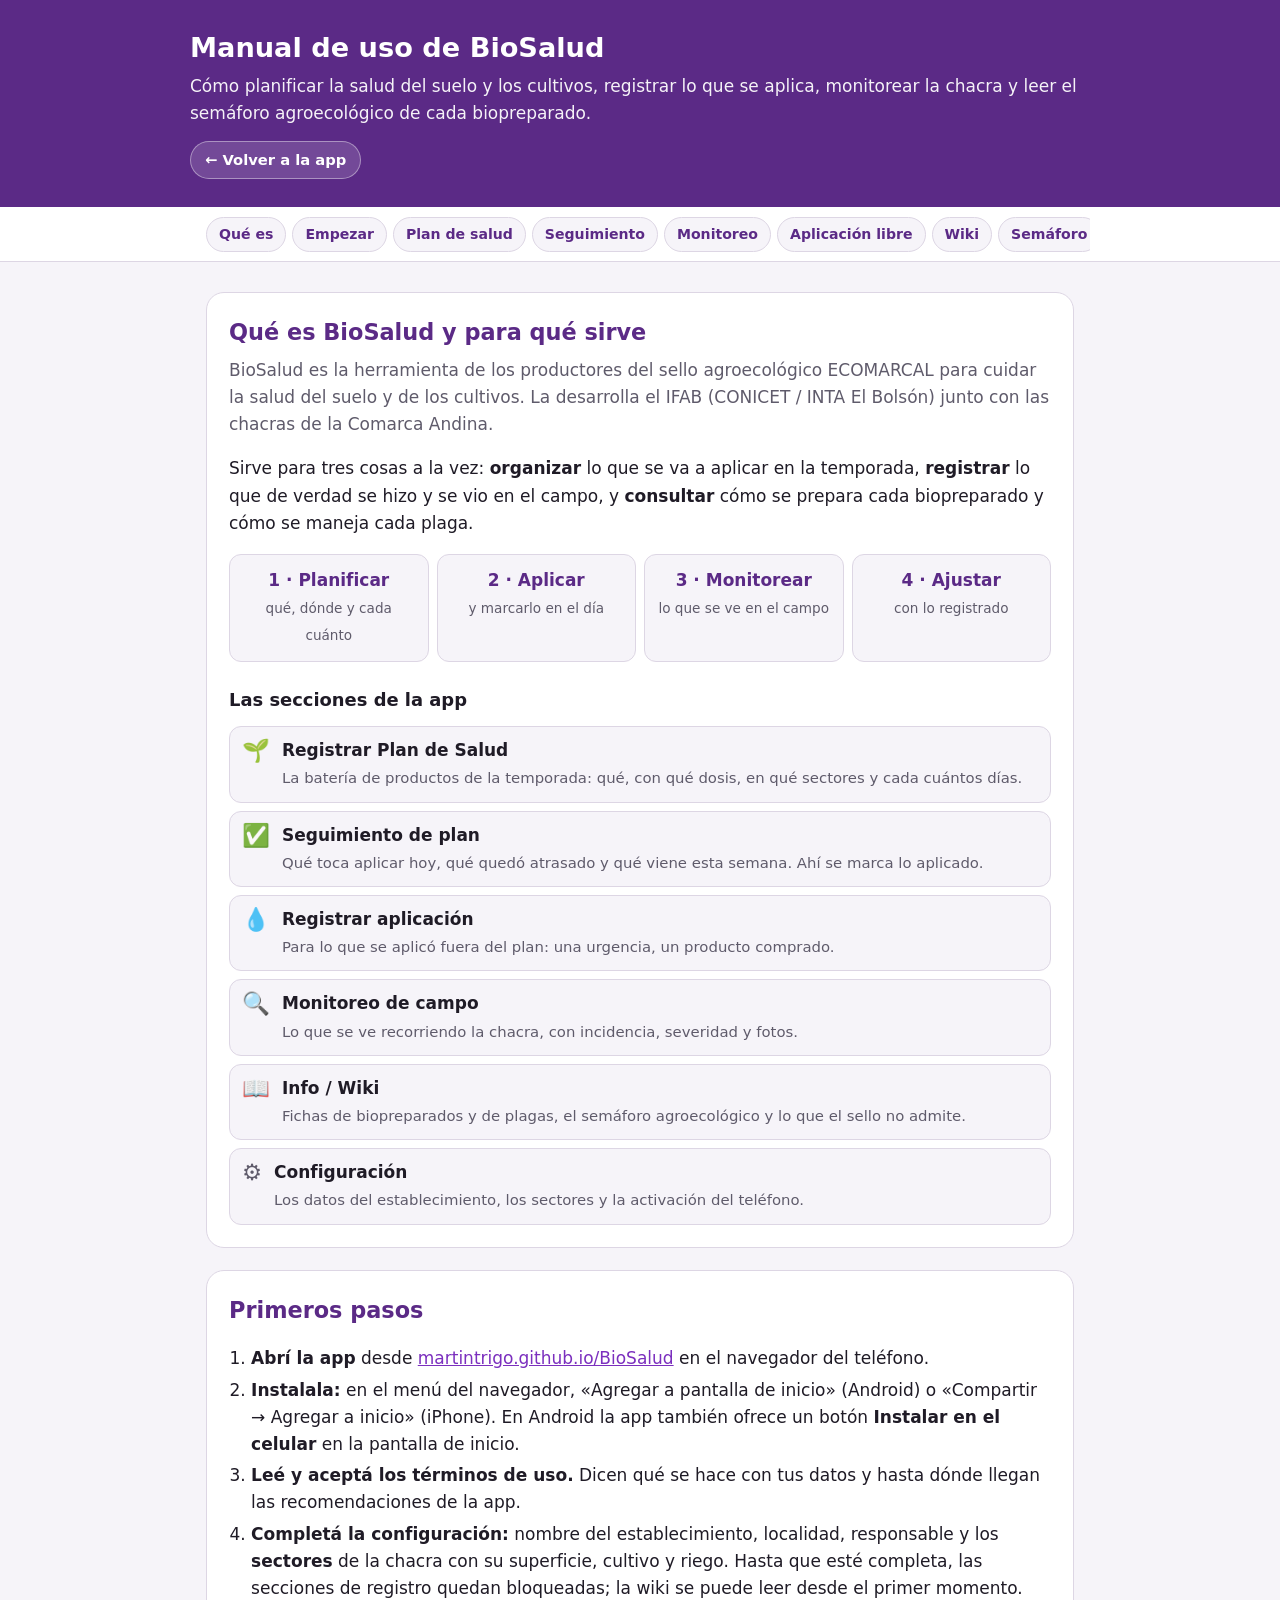
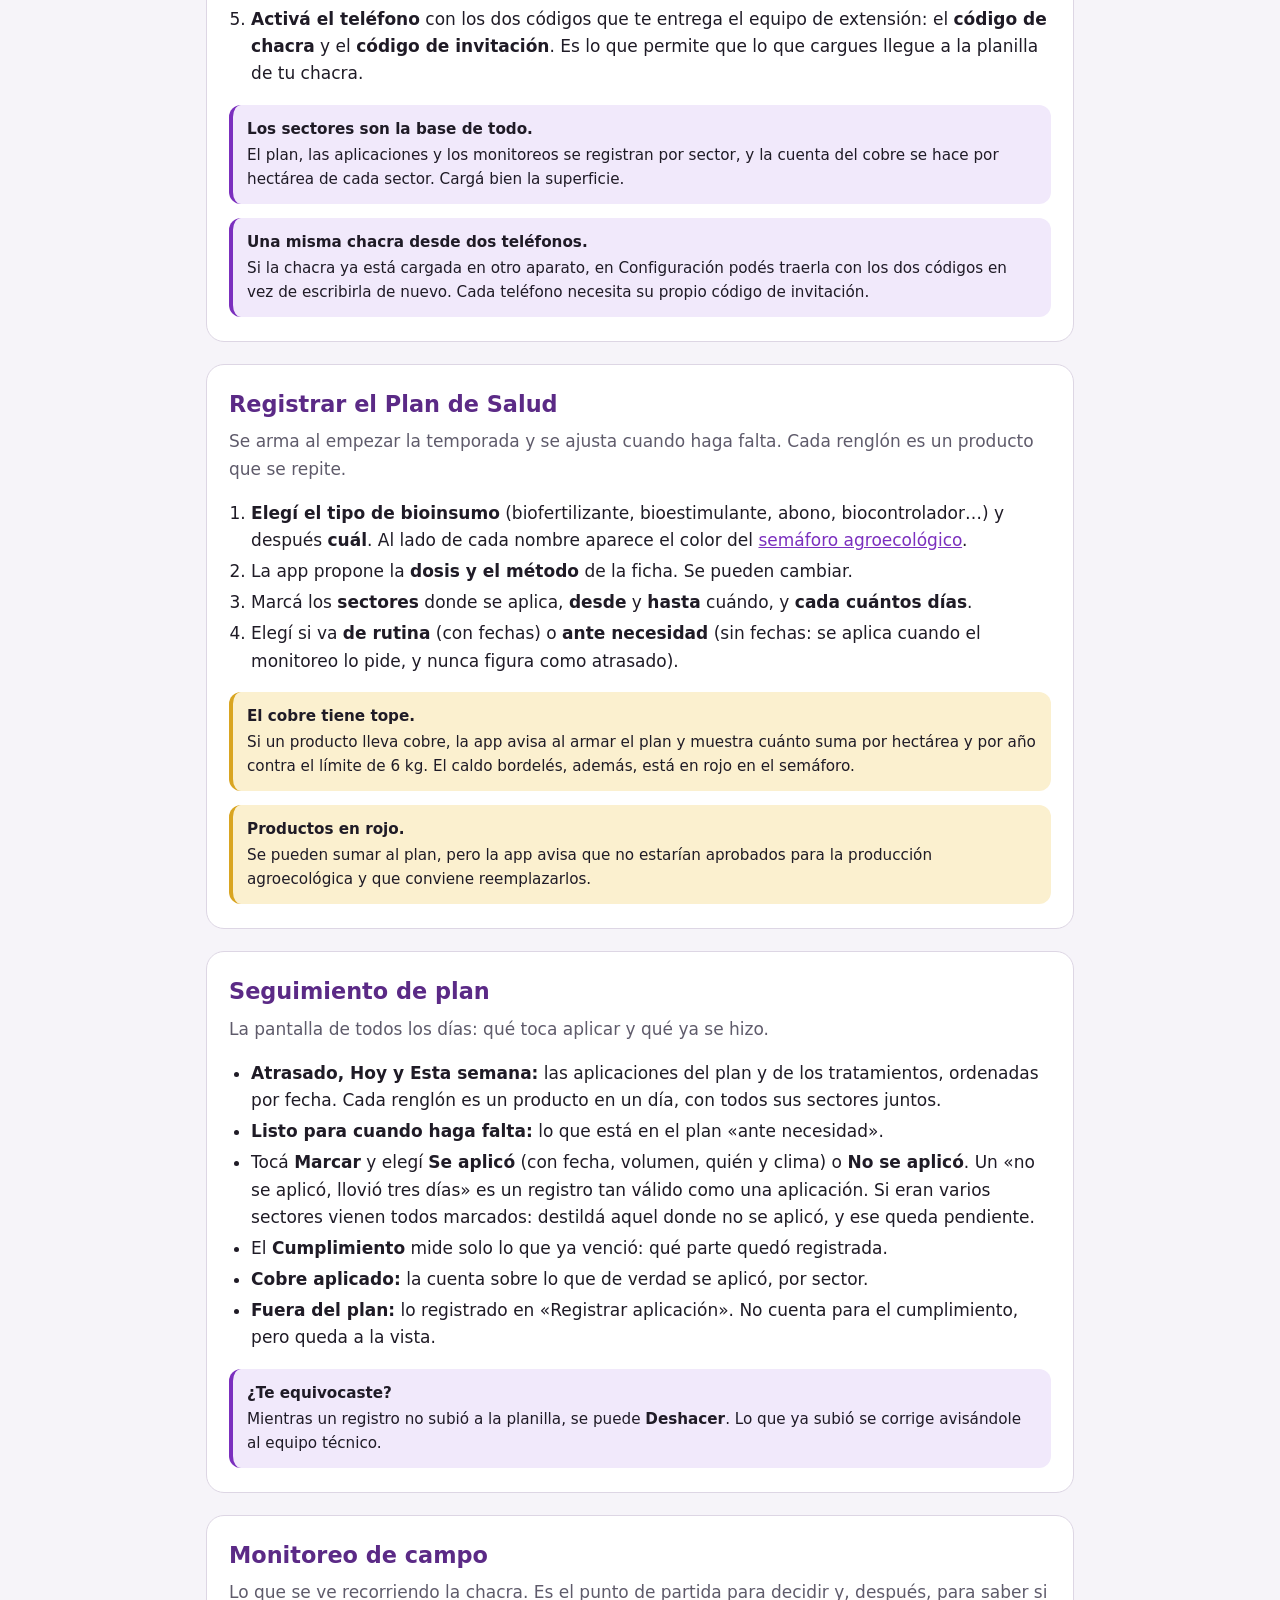
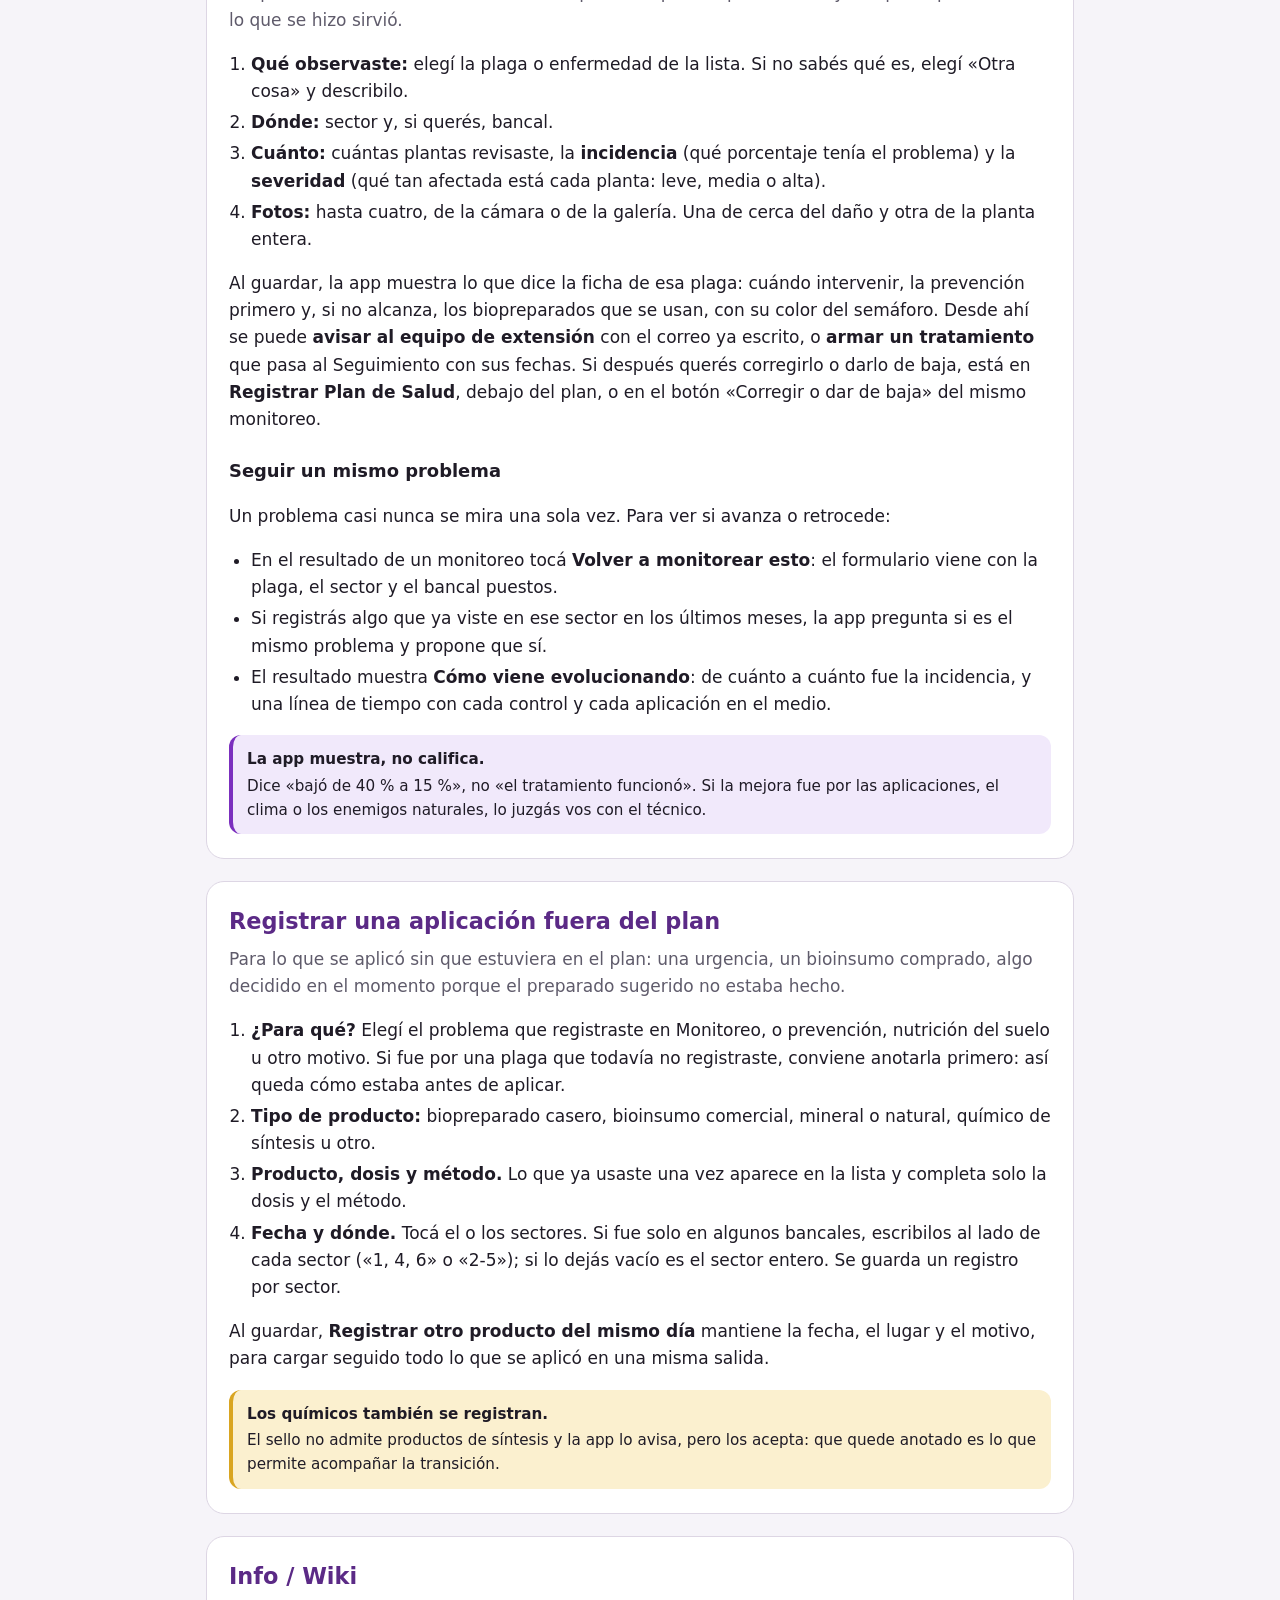
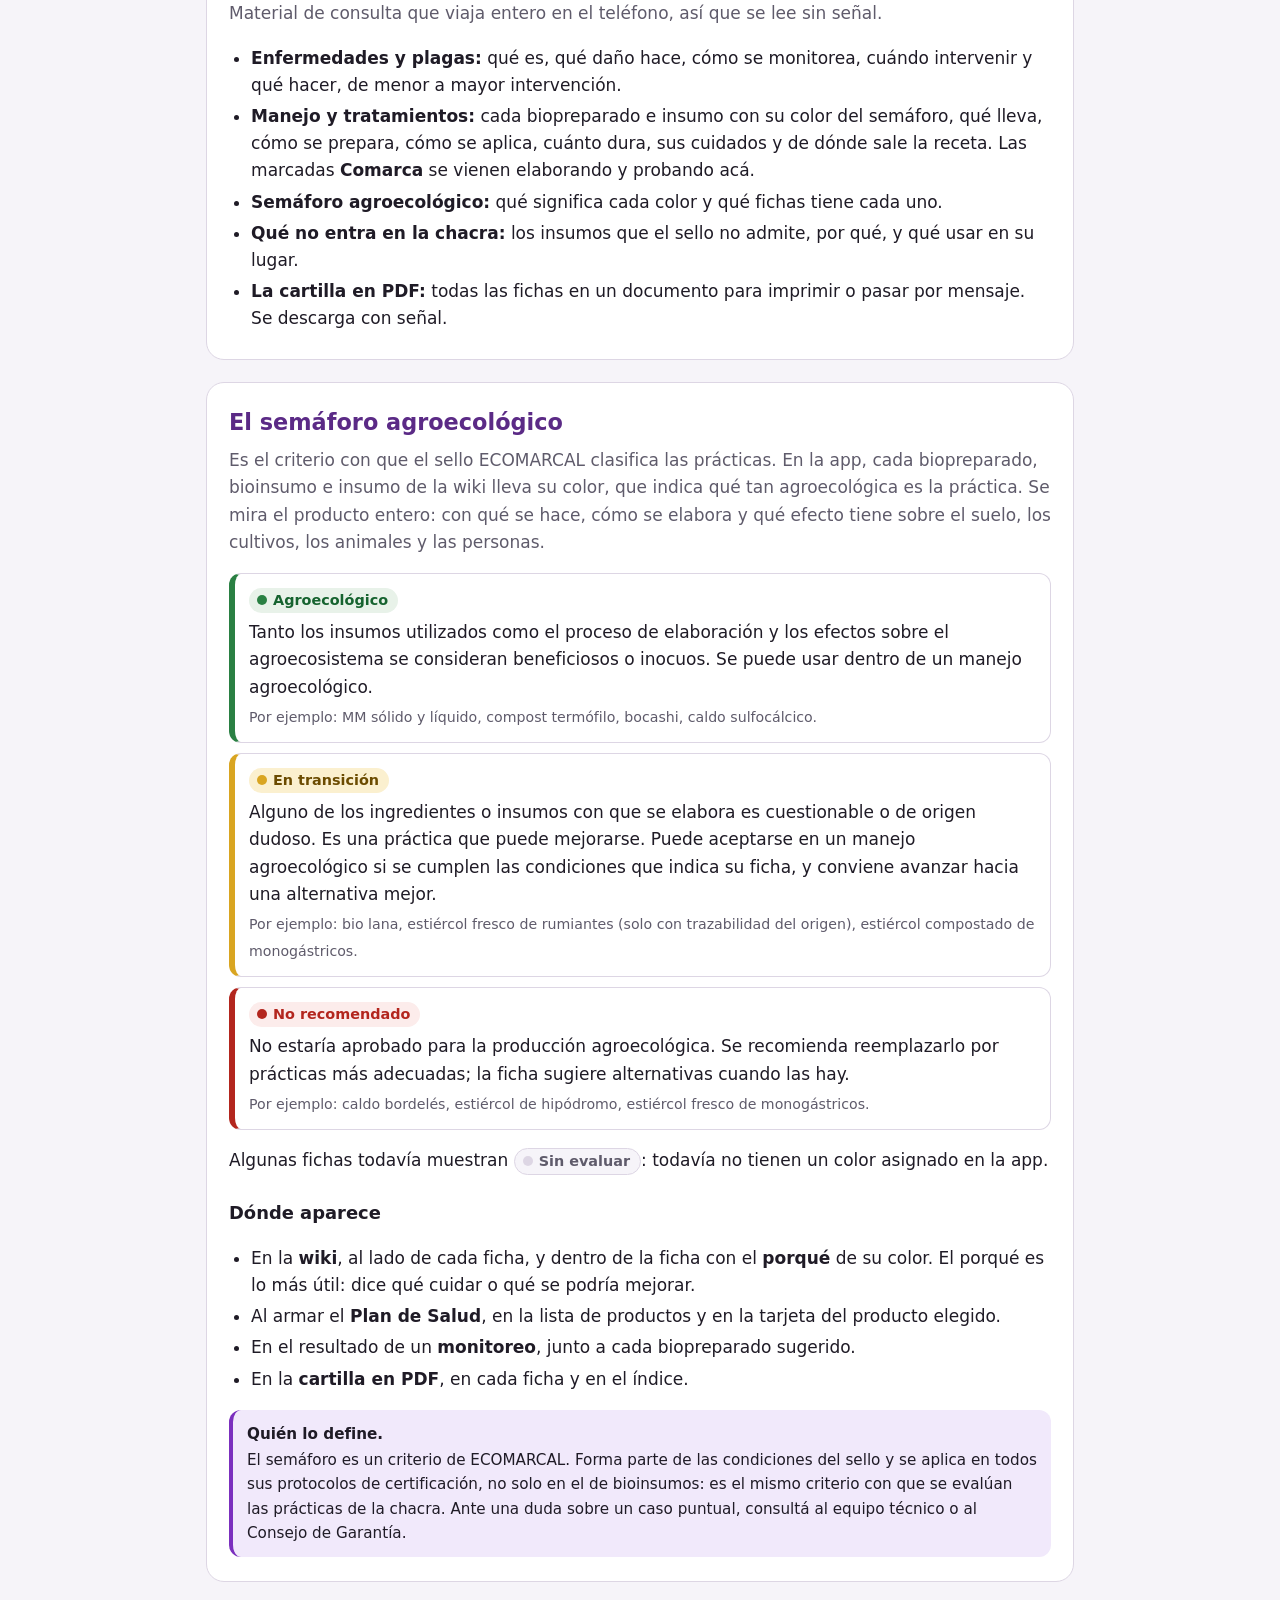
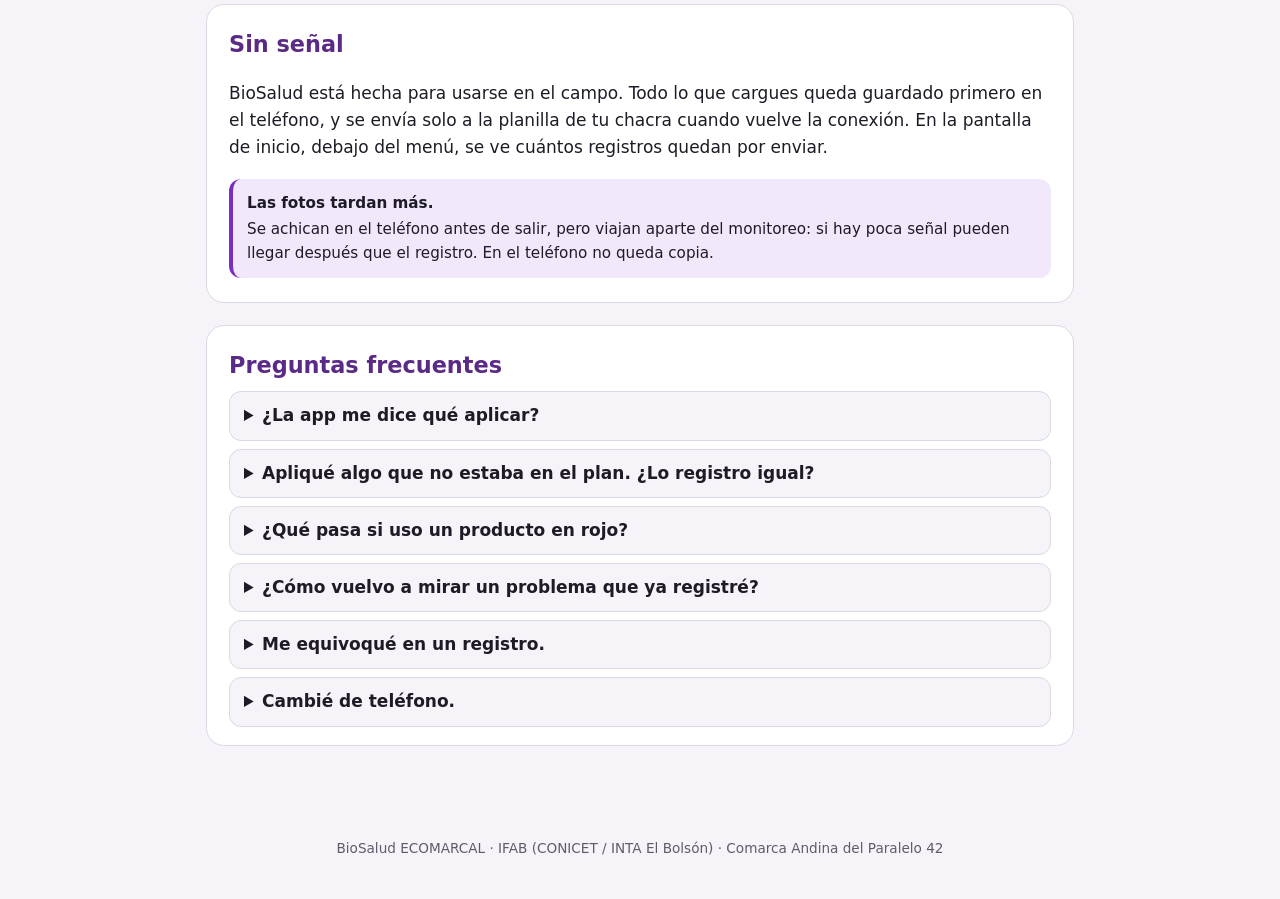
==== commit 9014b1f3: "Seguimiento en un renglón por aplicación, tratamientos que se corrigen y bancales por sector Tres pe" ====
--- a/docs/ayuda/index.html
+++ b/docs/ayuda/index.html
@@ -212,11 +212,13 @@
   <p class="bajada">La pantalla de todos los días: qué toca aplicar y qué ya se hizo.</p>
   <ul>
     <li><b>Atrasado, Hoy y Esta semana:</b> las aplicaciones del plan y de los tratamientos,
-      ordenadas por fecha.</li>
+      ordenadas por fecha. Cada renglón es un producto en un día, con todos sus
+      sectores juntos.</li>
     <li><b>Listo para cuando haga falta:</b> lo que está en el plan «ante necesidad».</li>
     <li>Tocá <b>Marcar</b> y elegí <b>Se aplicó</b> (con fecha, volumen, quién y clima) o
       <b>No se aplicó</b>. Un «no se aplicó, llovió tres días» es un registro tan válido como
-      una aplicación.</li>
+      una aplicación. Si eran varios sectores vienen todos marcados: destildá aquel
+      donde no se aplicó, y ese queda pendiente.</li>
     <li>El <b>Cumplimiento</b> mide solo lo que ya venció: qué parte quedó registrada.</li>
     <li><b>Cobre aplicado:</b> la cuenta sobre lo que de verdad se aplicó, por sector.</li>
     <li><b>Fuera del plan:</b> lo registrado en «Registrar aplicación». No cuenta para el
@@ -245,7 +247,9 @@
   <p>Al guardar, la app muestra lo que dice la ficha de esa plaga: cuándo intervenir, la
   prevención primero y, si no alcanza, los biopreparados que se usan, con su color del
   semáforo. Desde ahí se puede <b>avisar al equipo de extensión</b> con el correo ya
-  escrito, o <b>armar un tratamiento</b> que pasa al Seguimiento con sus fechas.</p>
+  escrito, o <b>armar un tratamiento</b> que pasa al Seguimiento con sus fechas. Si
+  después querés corregirlo o darlo de baja, está en <b>Registrar Plan de Salud</b>,
+  debajo del plan, o en el botón «Corregir o dar de baja» del mismo monitoreo.</p>
 
   <h3>Seguir un mismo problema</h3>
   <p>Un problema casi nunca se mira una sola vez. Para ver si avanza o retrocede:</p>
@@ -276,7 +280,9 @@
       natural, químico de síntesis u otro.</li>
     <li><b>Producto, dosis y método.</b> Lo que ya usaste una vez aparece en la lista y
       completa solo la dosis y el método.</li>
-    <li><b>Fecha, sectores y bancal.</b> Se guarda un registro por sector.</li>
+    <li><b>Fecha y dónde.</b> Tocá el o los sectores. Si fue solo en algunos bancales,
+      escribilos al lado de cada sector («1, 4, 6» o «2-5»); si lo dejás vacío es el
+      sector entero. Se guarda un registro por sector.</li>
   </ol>
   <p>Al guardar, <b>Registrar otro producto del mismo día</b> mantiene la fecha, el lugar y
   el motivo, para cargar seguido todo lo que se aplicó en una misma salida.</p>
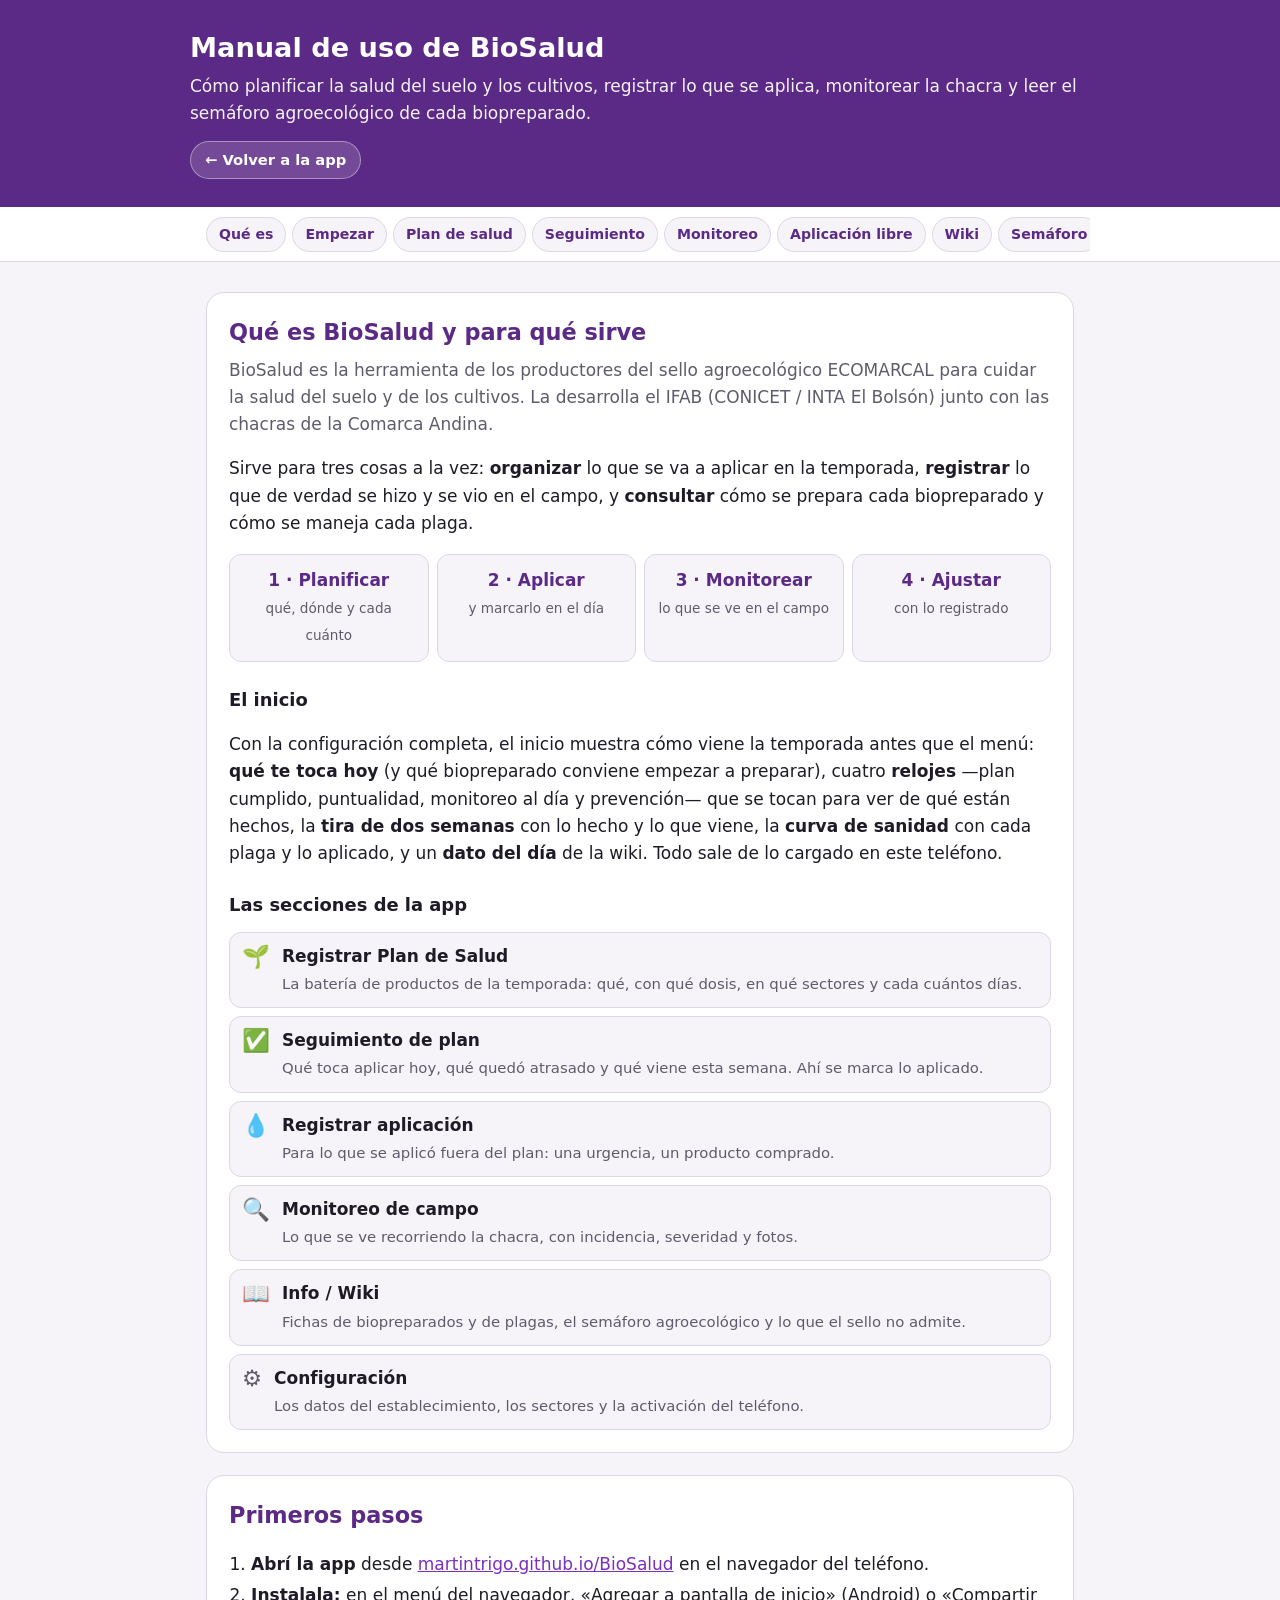
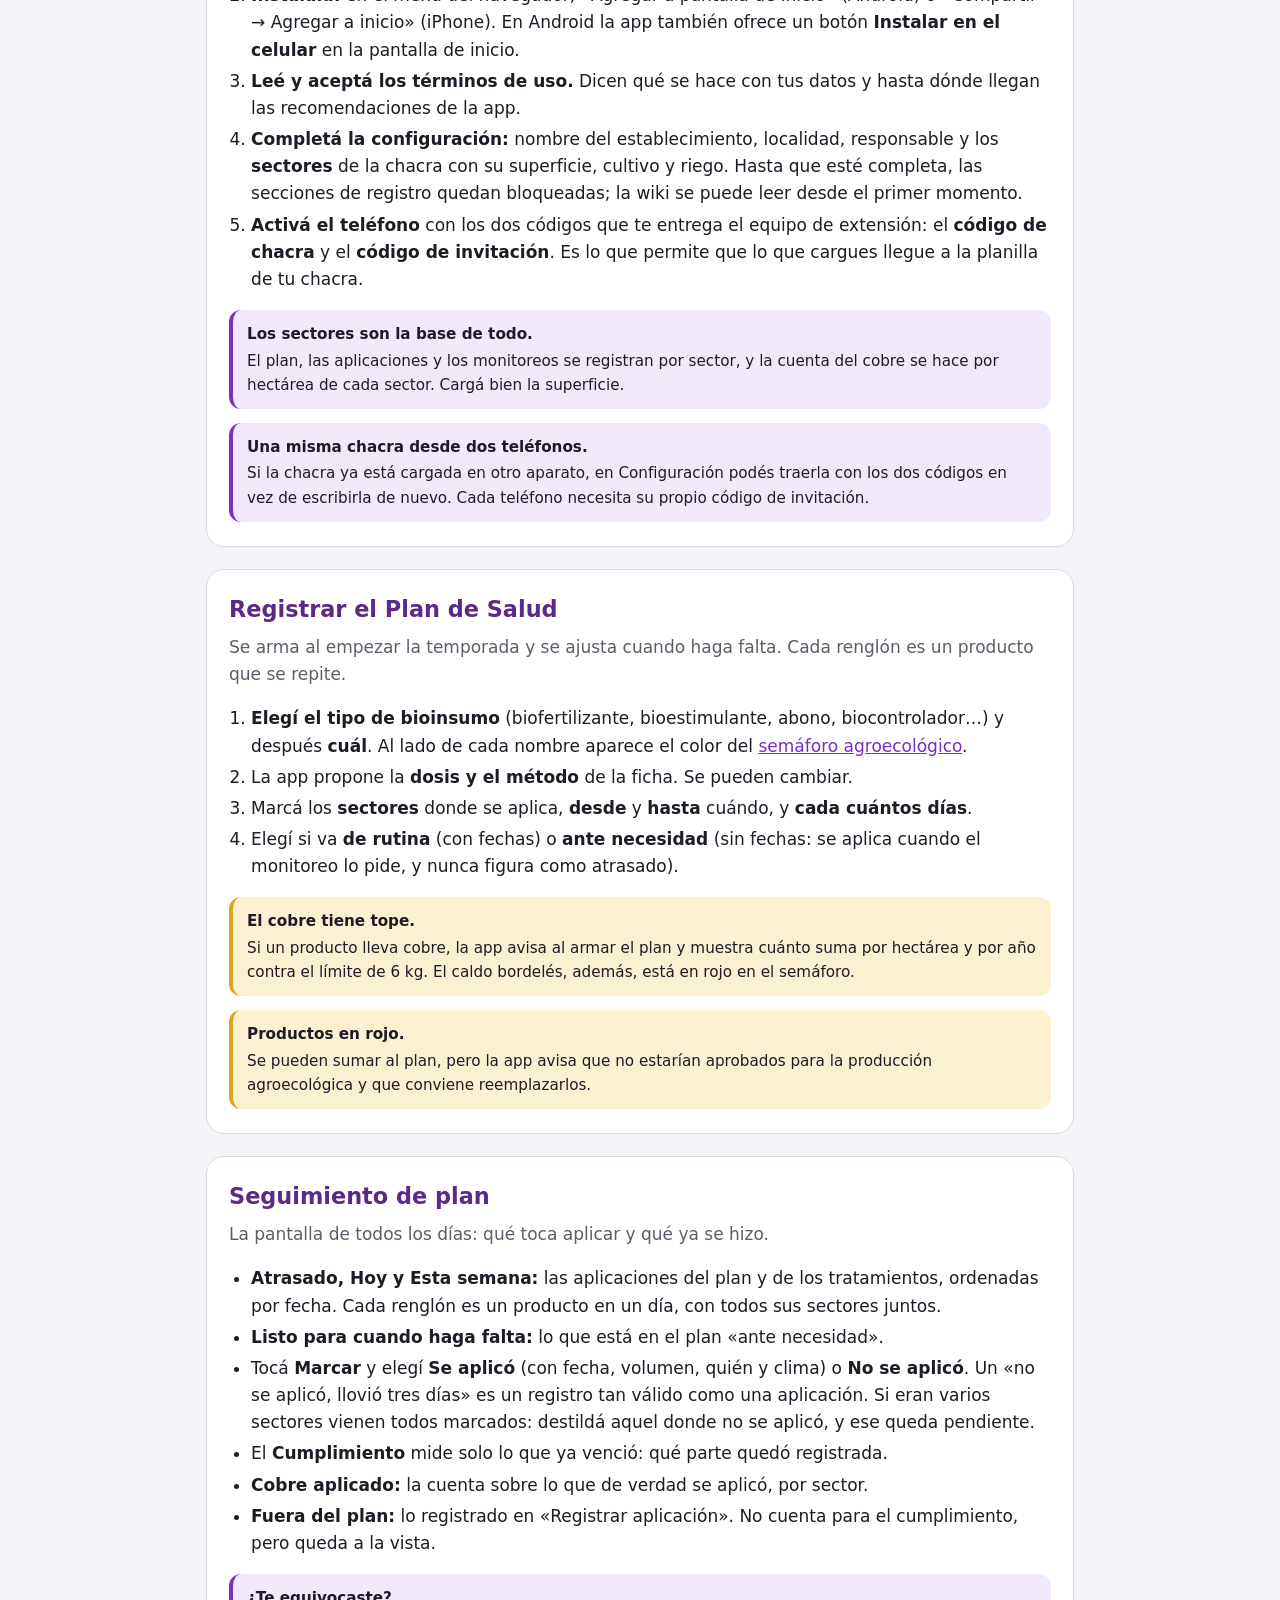
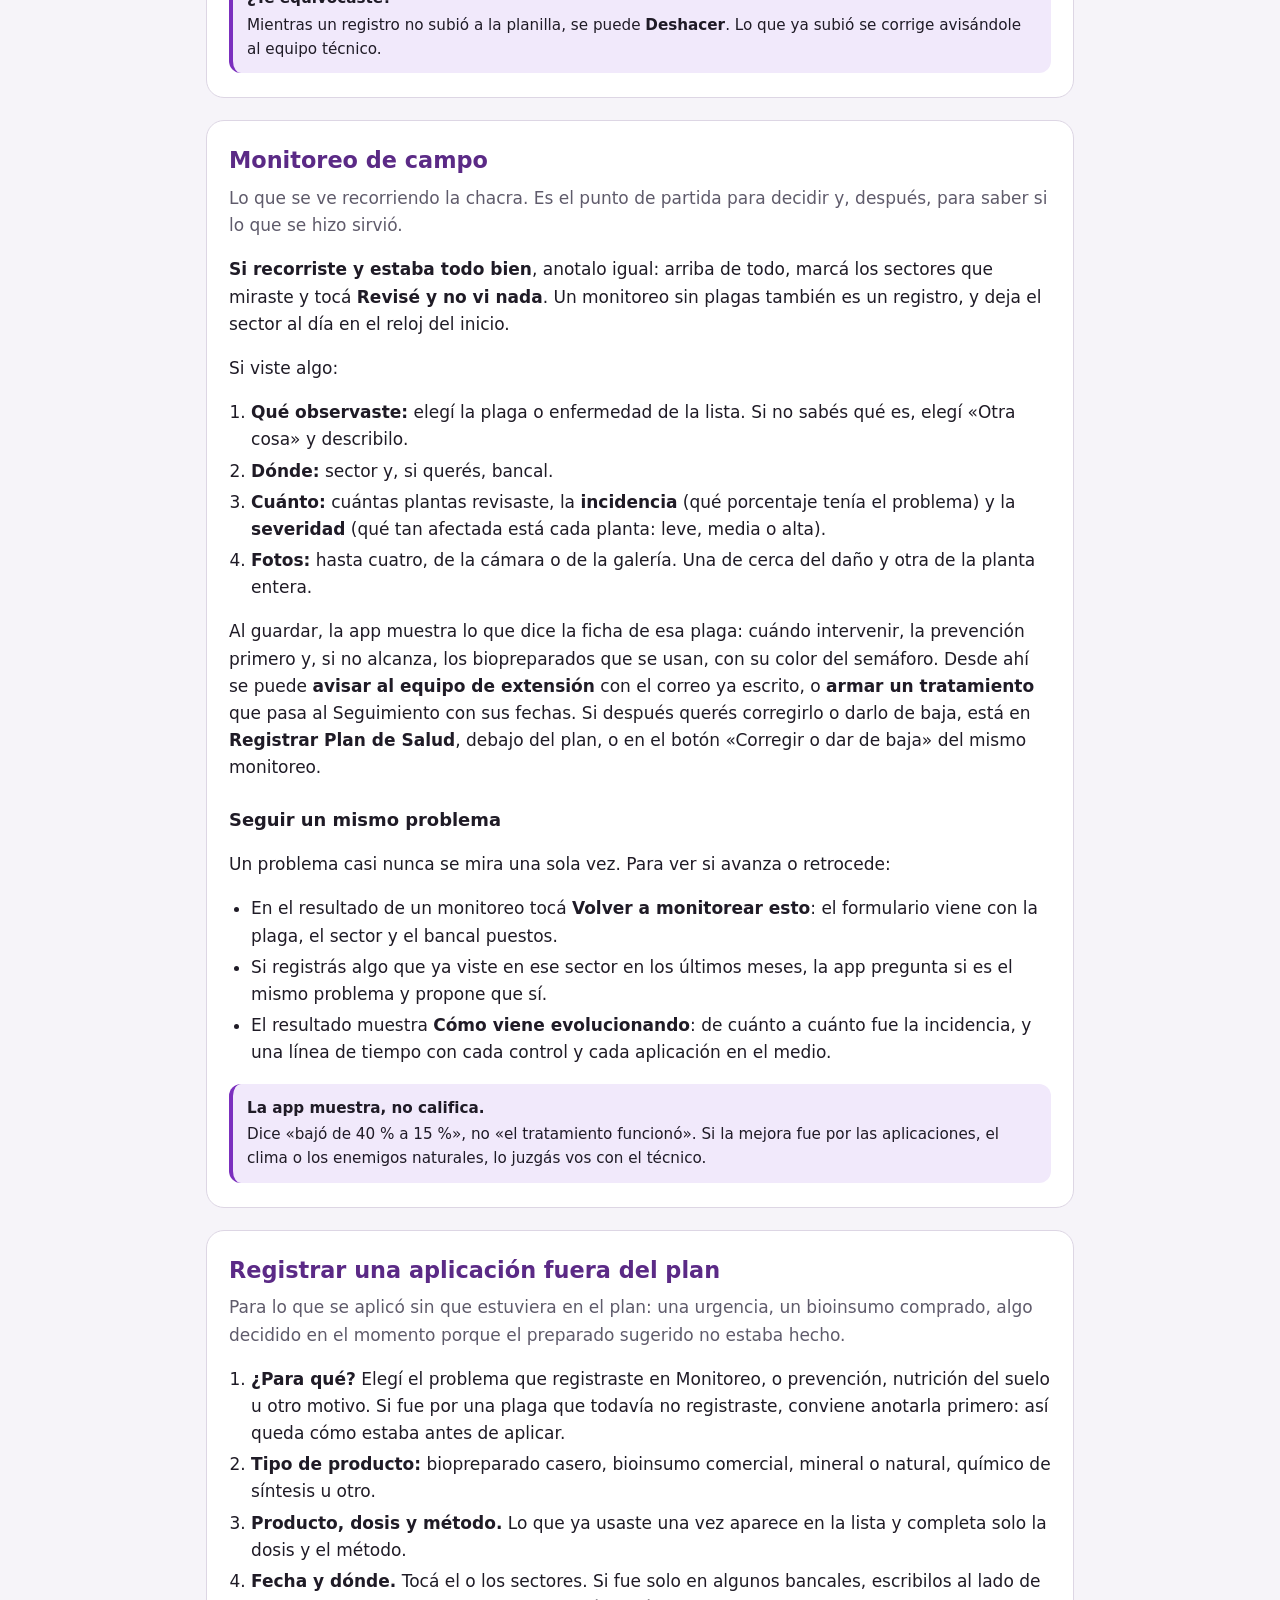
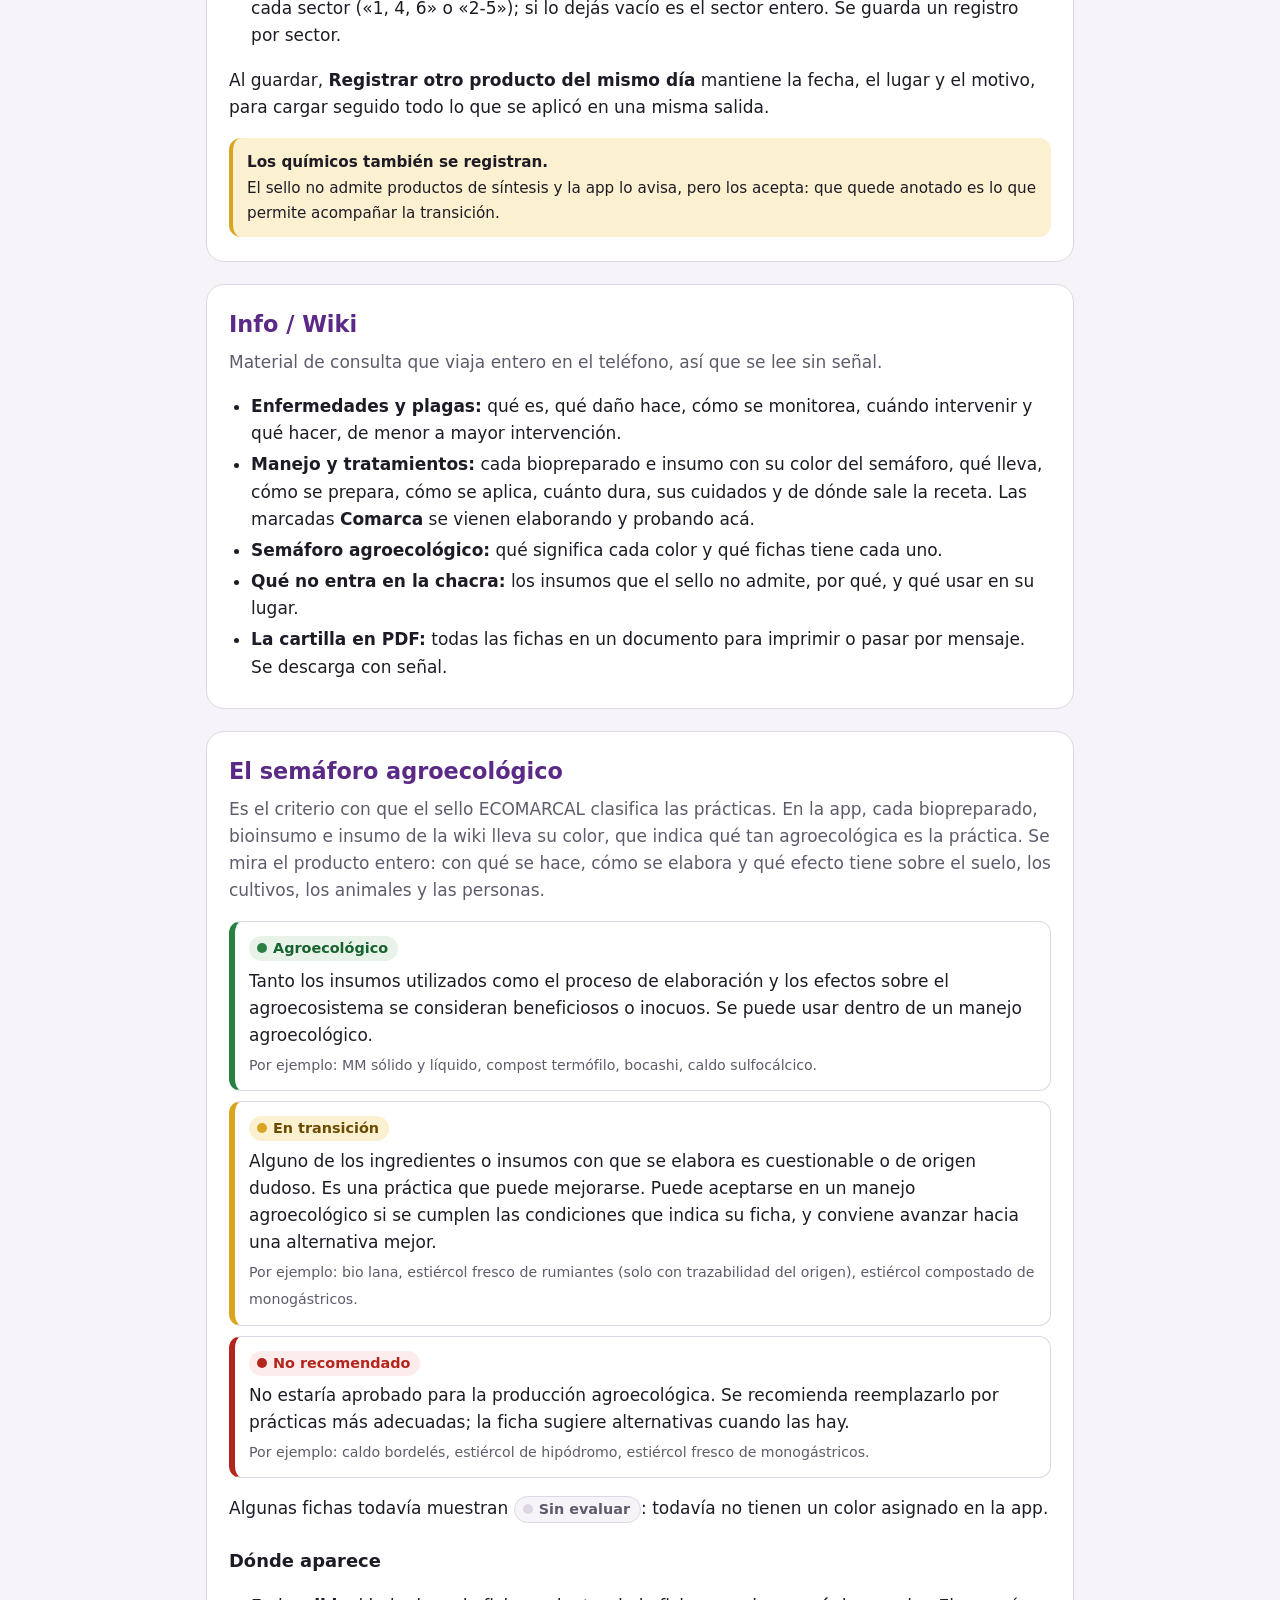
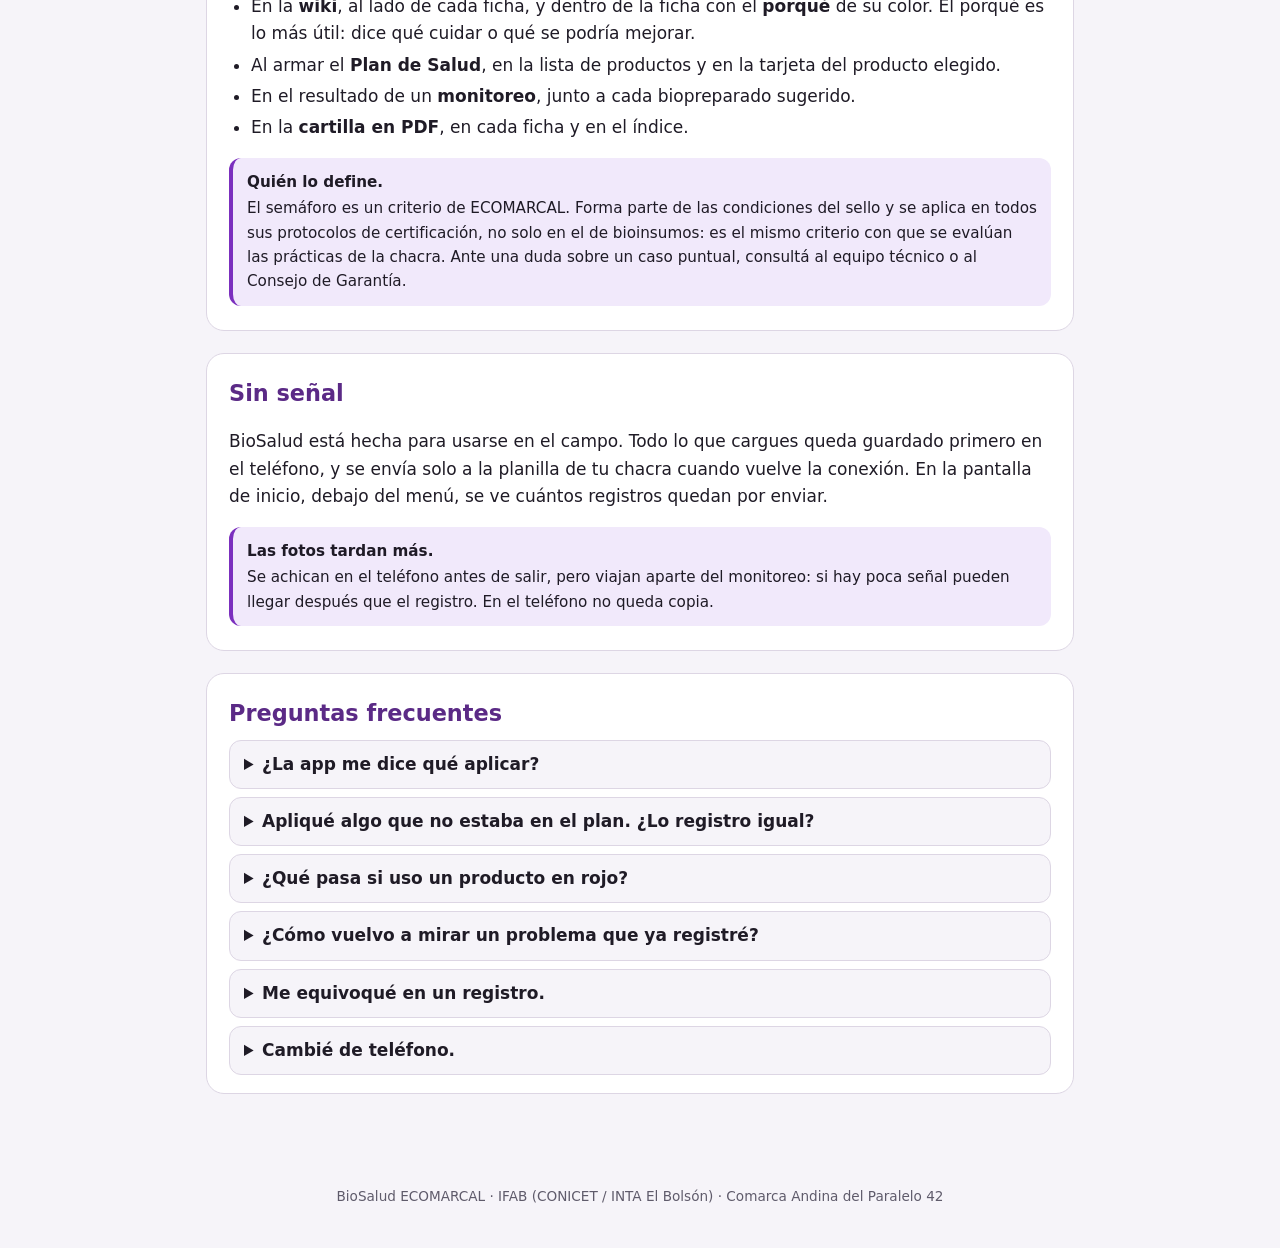
==== commit e98d8100: "Monitoreo: «Revisé y no vi nada» para registrar una recorrida sin novedad Un toque, con los sectores" ====
--- a/docs/ayuda/index.html
+++ b/docs/ayuda/index.html
@@ -137,6 +137,14 @@
     <div><b>4 · Ajustar</b><span>con lo registrado</span></div>
   </div>
 
+  <h3>El inicio</h3>
+  <p>Con la configuración completa, el inicio muestra cómo viene la temporada antes que el
+  menú: <b>qué te toca hoy</b> (y qué biopreparado conviene empezar a preparar), cuatro
+  <b>relojes</b> —plan cumplido, puntualidad, monitoreo al día y prevención— que se tocan
+  para ver de qué están hechos, la <b>tira de dos semanas</b> con lo hecho y lo que viene, la
+  <b>curva de sanidad</b> con cada plaga y lo aplicado, y un <b>dato del día</b> de la wiki.
+  Todo sale de lo cargado en este teléfono.</p>
+
   <h3>Las secciones de la app</h3>
   <ul class="menu-app">
     <li><span class="ico">🌱</span><div><b>Registrar Plan de Salud</b>
@@ -234,6 +242,10 @@
   <h2>Monitoreo de campo</h2>
   <p class="bajada">Lo que se ve recorriendo la chacra. Es el punto de partida para decidir
   y, después, para saber si lo que se hizo sirvió.</p>
+  <p><b>Si recorriste y estaba todo bien</b>, anotalo igual: arriba de todo, marcá los
+  sectores que miraste y tocá <b>Revisé y no vi nada</b>. Un monitoreo sin plagas también
+  es un registro, y deja el sector al día en el reloj del inicio.</p>
+  <p>Si viste algo:</p>
   <ol>
     <li><b>Qué observaste:</b> elegí la plaga o enfermedad de la lista. Si no sabés qué es,
       elegí «Otra cosa» y describilo.</li>
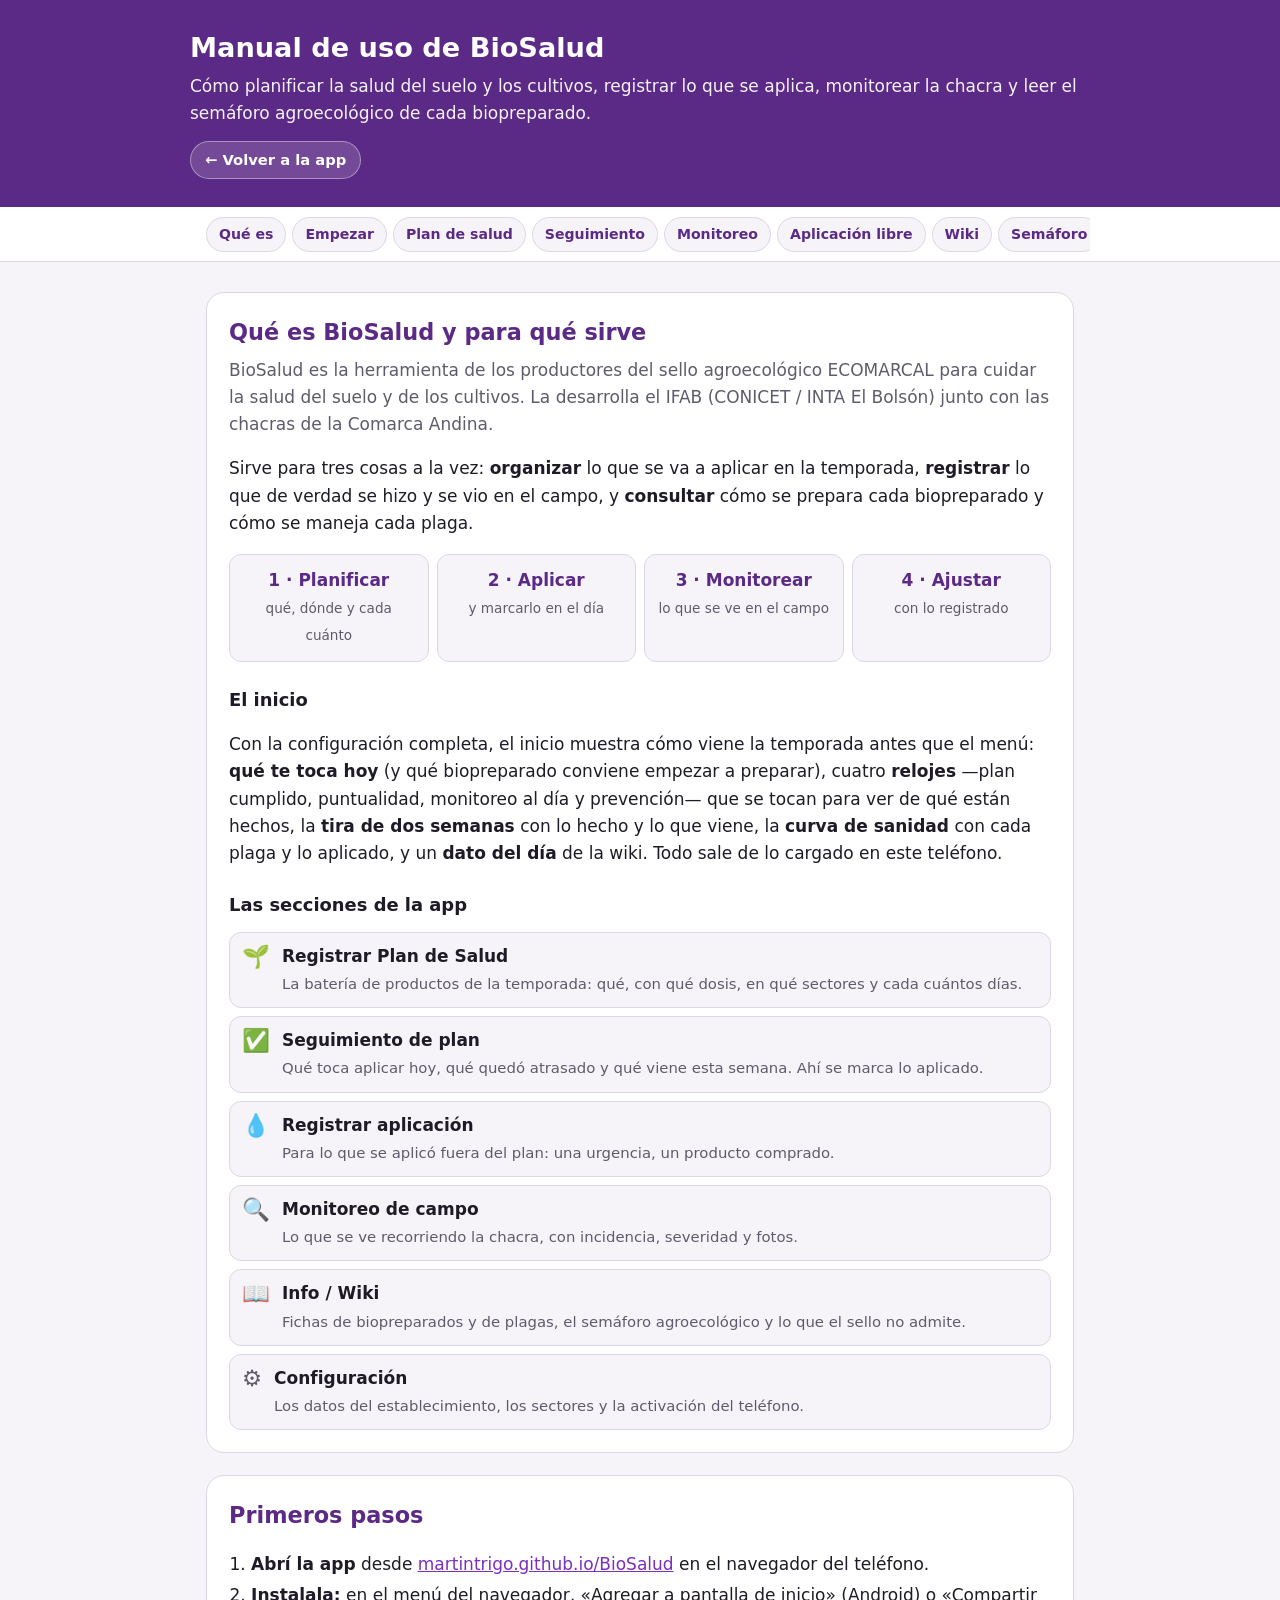
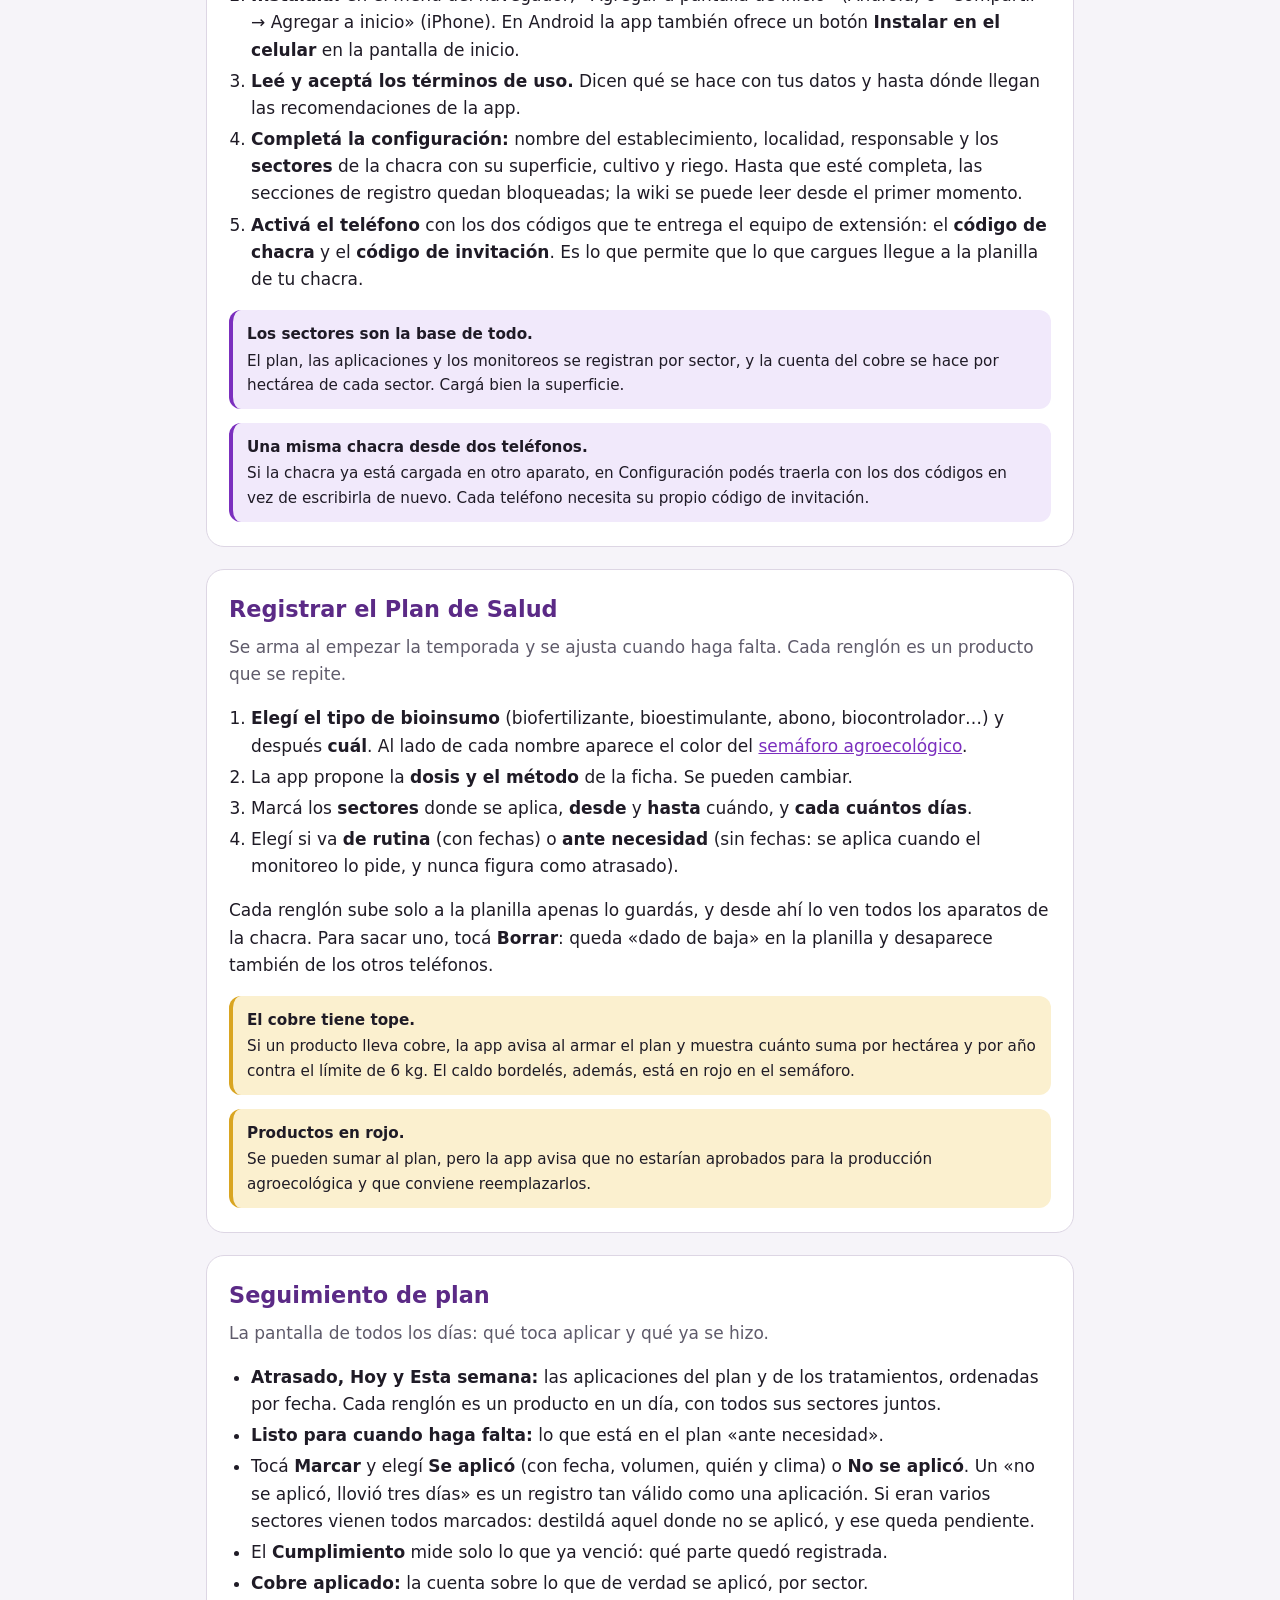
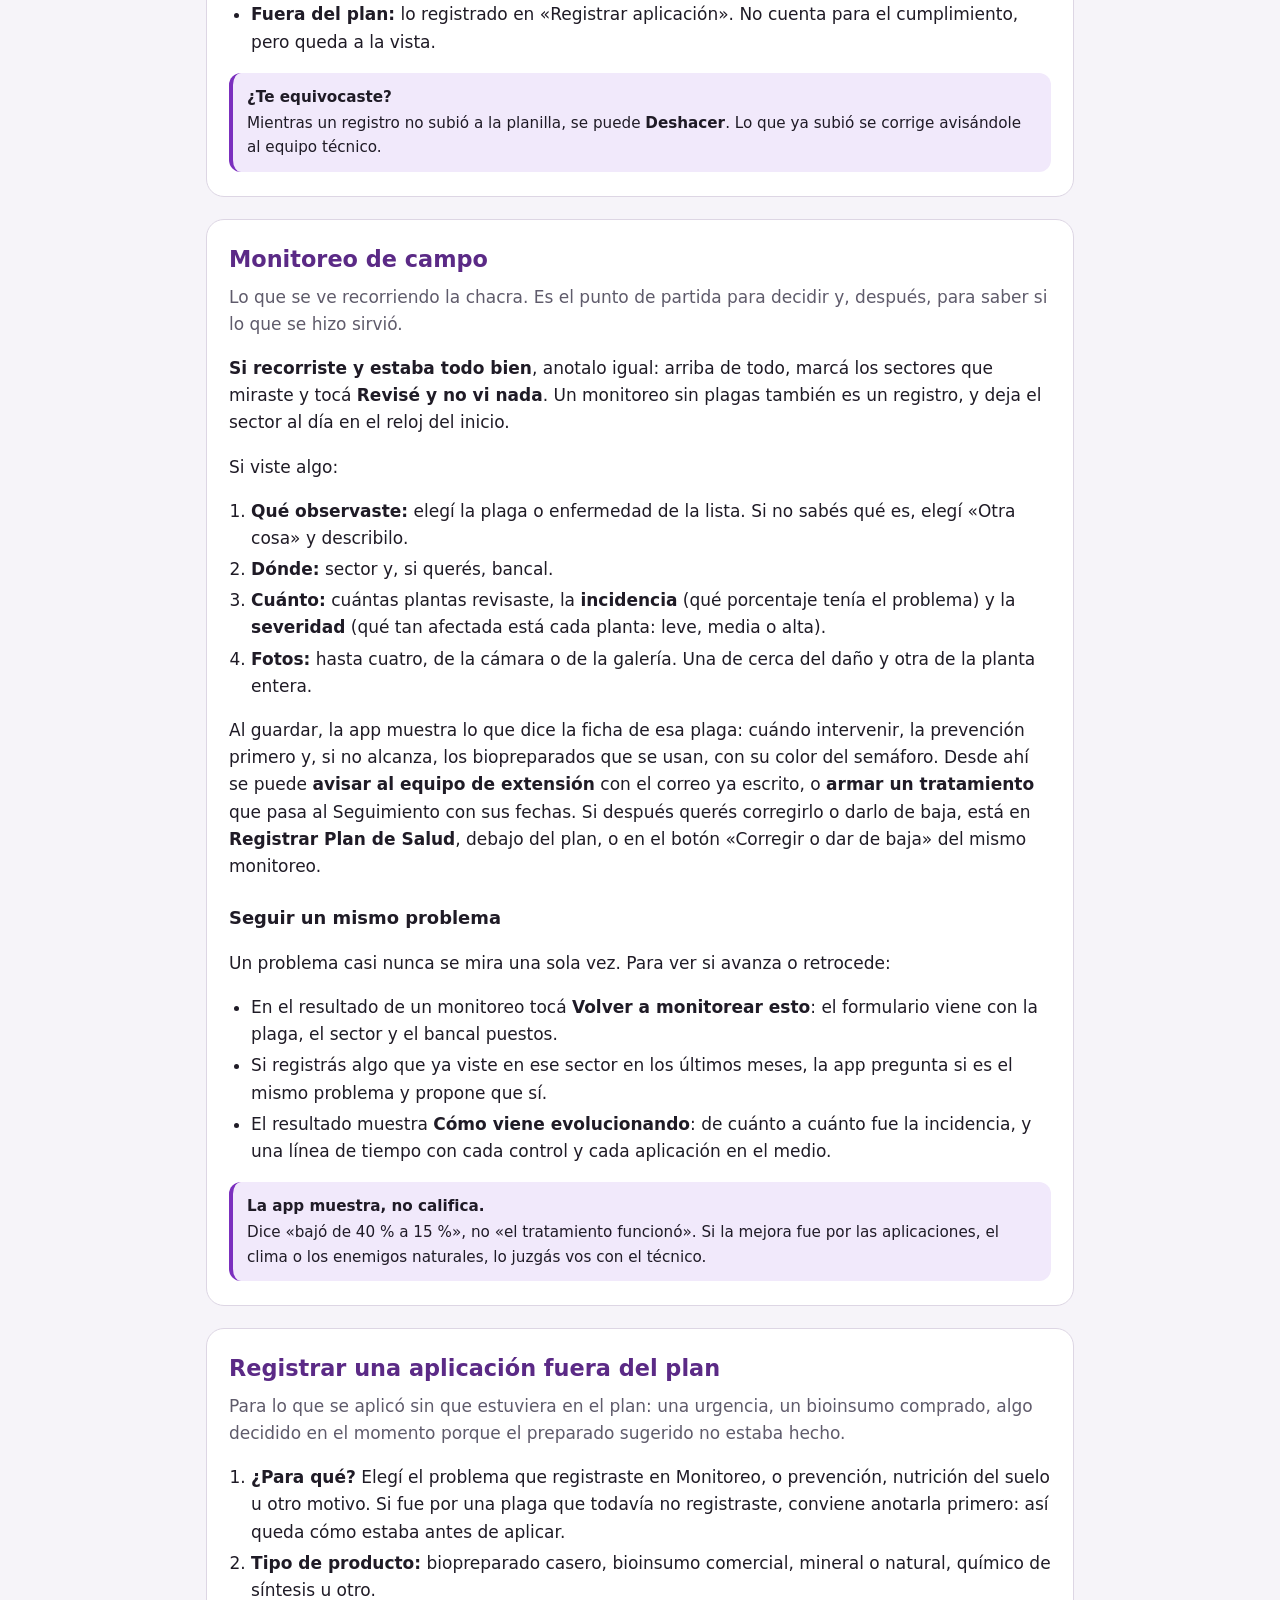
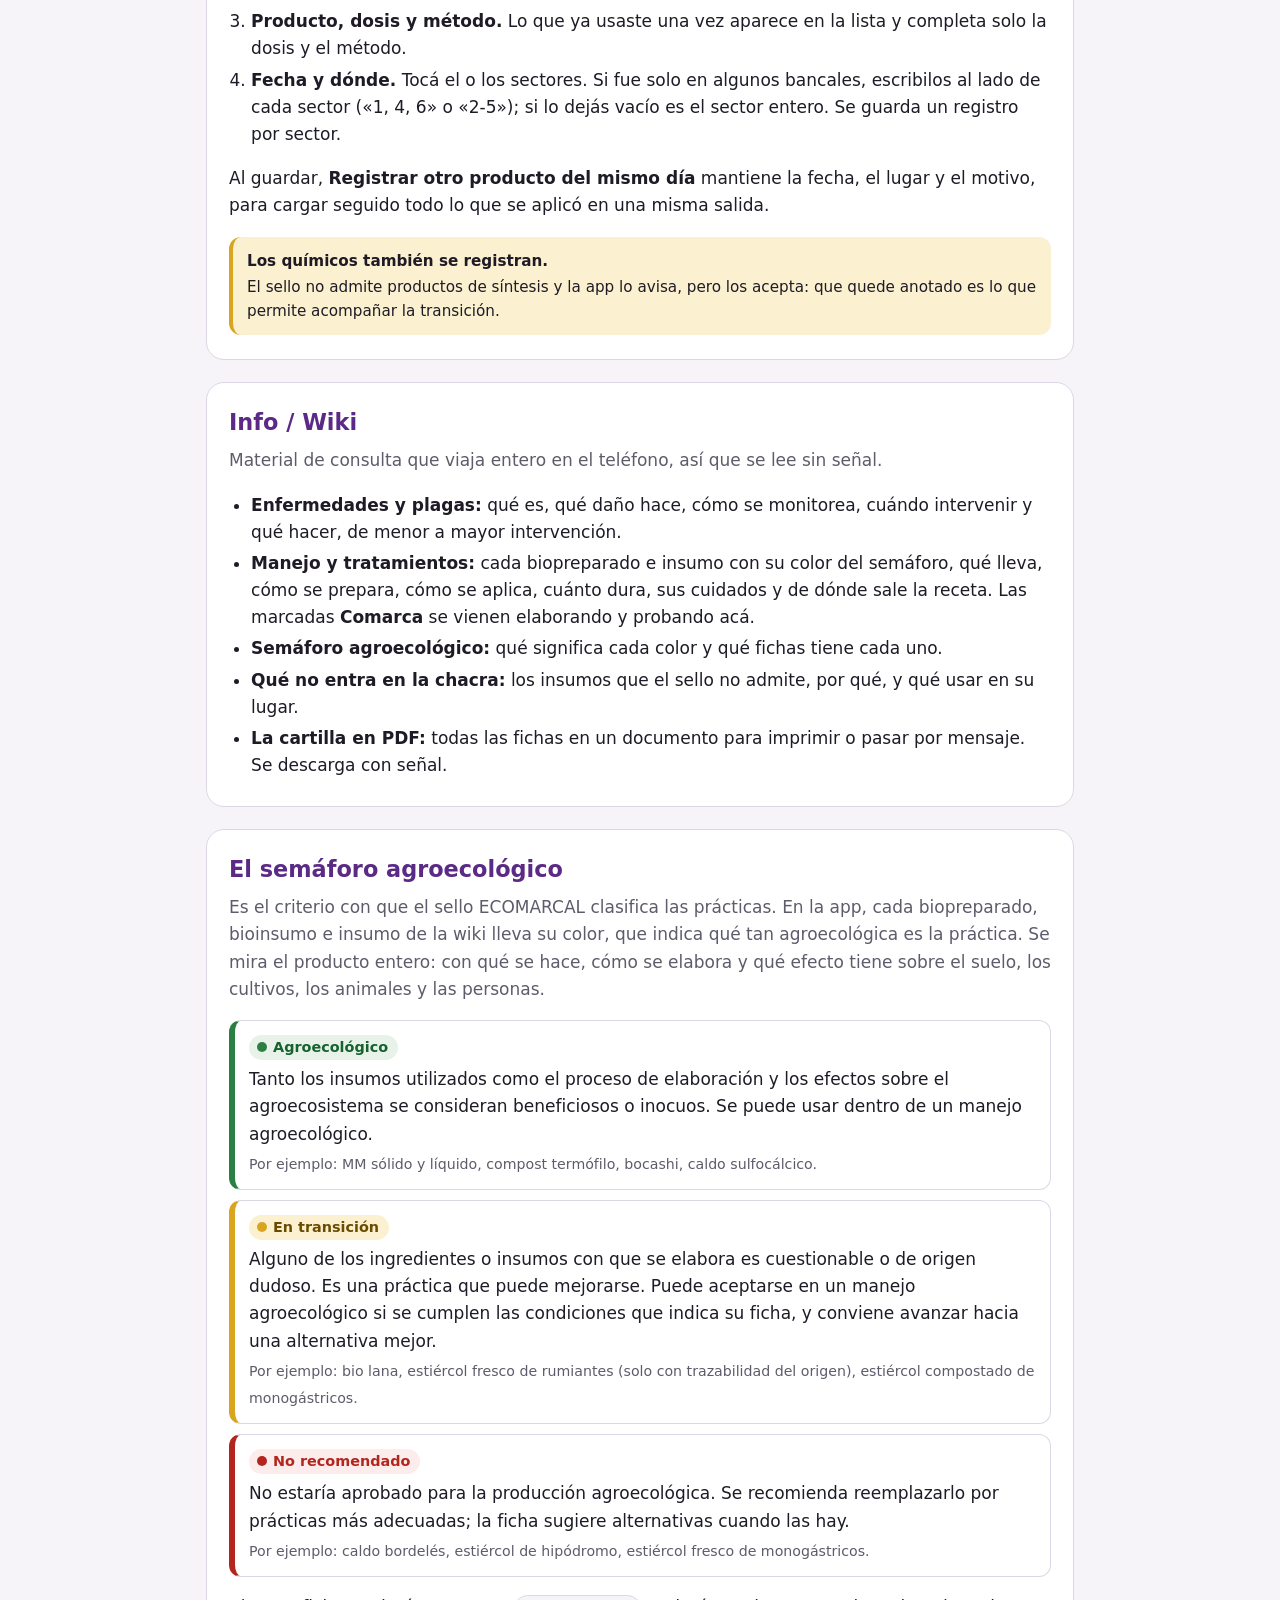
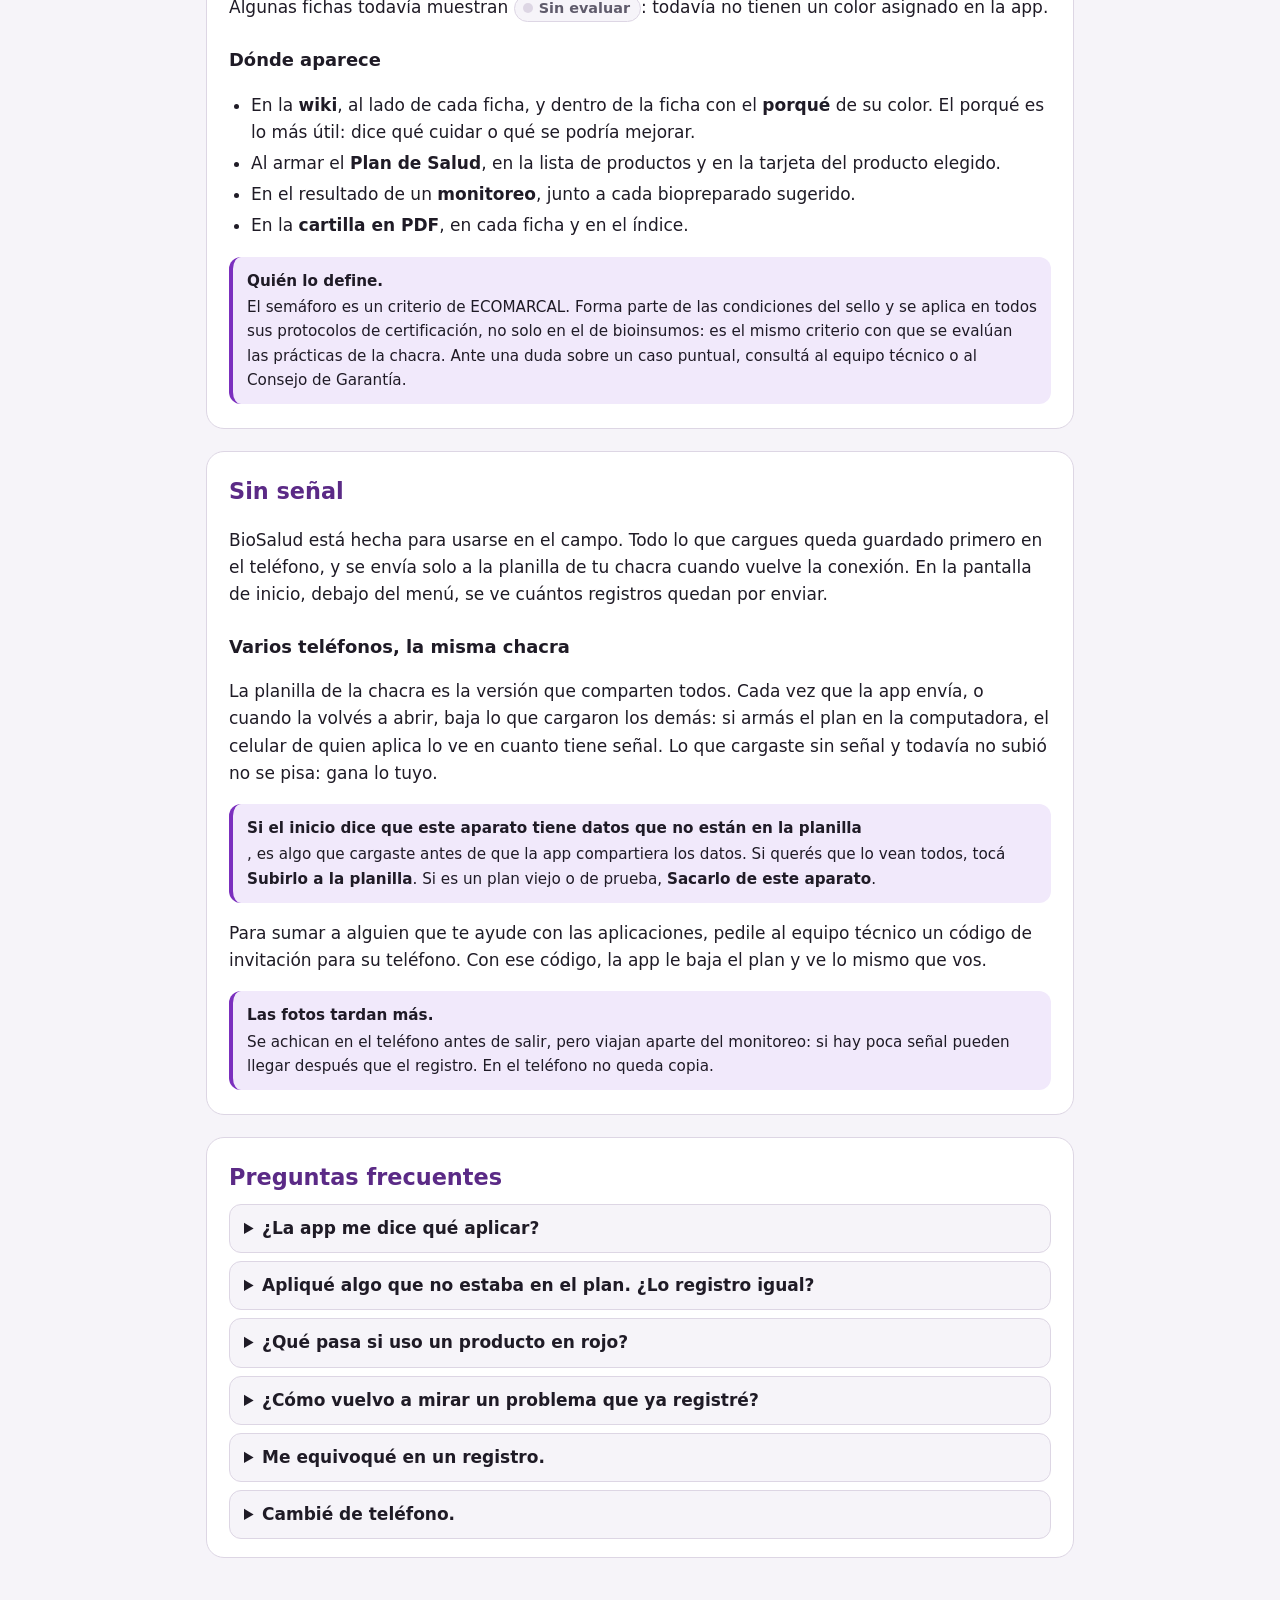
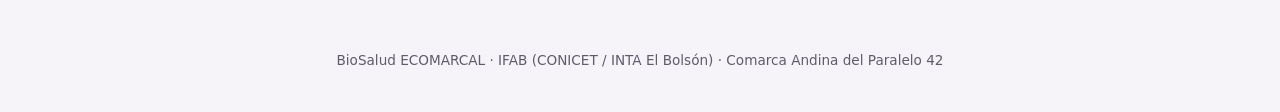
==== commit a4f4c999: "Todos los aparatos de una chacra ven lo mismo: la app baja la planilla La planilla pasa a ser la ver" ====
--- a/docs/ayuda/index.html
+++ b/docs/ayuda/index.html
@@ -205,6 +205,9 @@
     <li>Elegí si va <b>de rutina</b> (con fechas) o <b>ante necesidad</b> (sin fechas: se
       aplica cuando el monitoreo lo pide, y nunca figura como atrasado).</li>
   </ol>
+  <p>Cada renglón sube solo a la planilla apenas lo guardás, y desde ahí lo ven todos
+  los aparatos de la chacra. Para sacar uno, tocá <b>Borrar</b>: queda «dado de baja» en
+  la planilla y desaparece también de los otros teléfonos.</p>
   <div class="ojo"><b>El cobre tiene tope.</b>
   Si un producto lleva cobre, la app avisa al armar el plan y muestra cuánto suma por
   hectárea y por año contra el límite de 6 kg. El caldo bordelés, además, está en rojo
@@ -383,6 +386,18 @@
   primero en el teléfono, y se envía solo a la planilla de tu chacra cuando vuelve la
   conexión. En la pantalla de inicio, debajo del menú, se ve cuántos registros quedan
   por enviar.</p>
+  <h3>Varios teléfonos, la misma chacra</h3>
+  <p>La planilla de la chacra es la versión que comparten todos. Cada vez que la app
+  envía, o cuando la volvés a abrir, baja lo que cargaron los demás: si armás el plan en
+  la computadora, el celular de quien aplica lo ve en cuanto tiene señal. Lo que cargaste
+  sin señal y todavía no subió no se pisa: gana lo tuyo.</p>
+  <div class="consejo"><b>Si el inicio dice que este aparato tiene datos que no están en
+  la planilla</b>, es algo que cargaste antes de que la app compartiera los datos. Si
+  querés que lo vean todos, tocá <b>Subirlo a la planilla</b>. Si es un plan viejo o de
+  prueba, <b>Sacarlo de este aparato</b>.</div>
+  <p>Para sumar a alguien que te ayude con las aplicaciones, pedile al equipo técnico un
+  código de invitación para su teléfono. Con ese código, la app le baja el plan y ve lo
+  mismo que vos.</p>
   <div class="consejo"><b>Las fotos tardan más.</b>
   Se achican en el teléfono antes de salir, pero viajan aparte del monitoreo: si hay poca
   señal pueden llegar después que el registro. En el teléfono no queda copia.</div>
